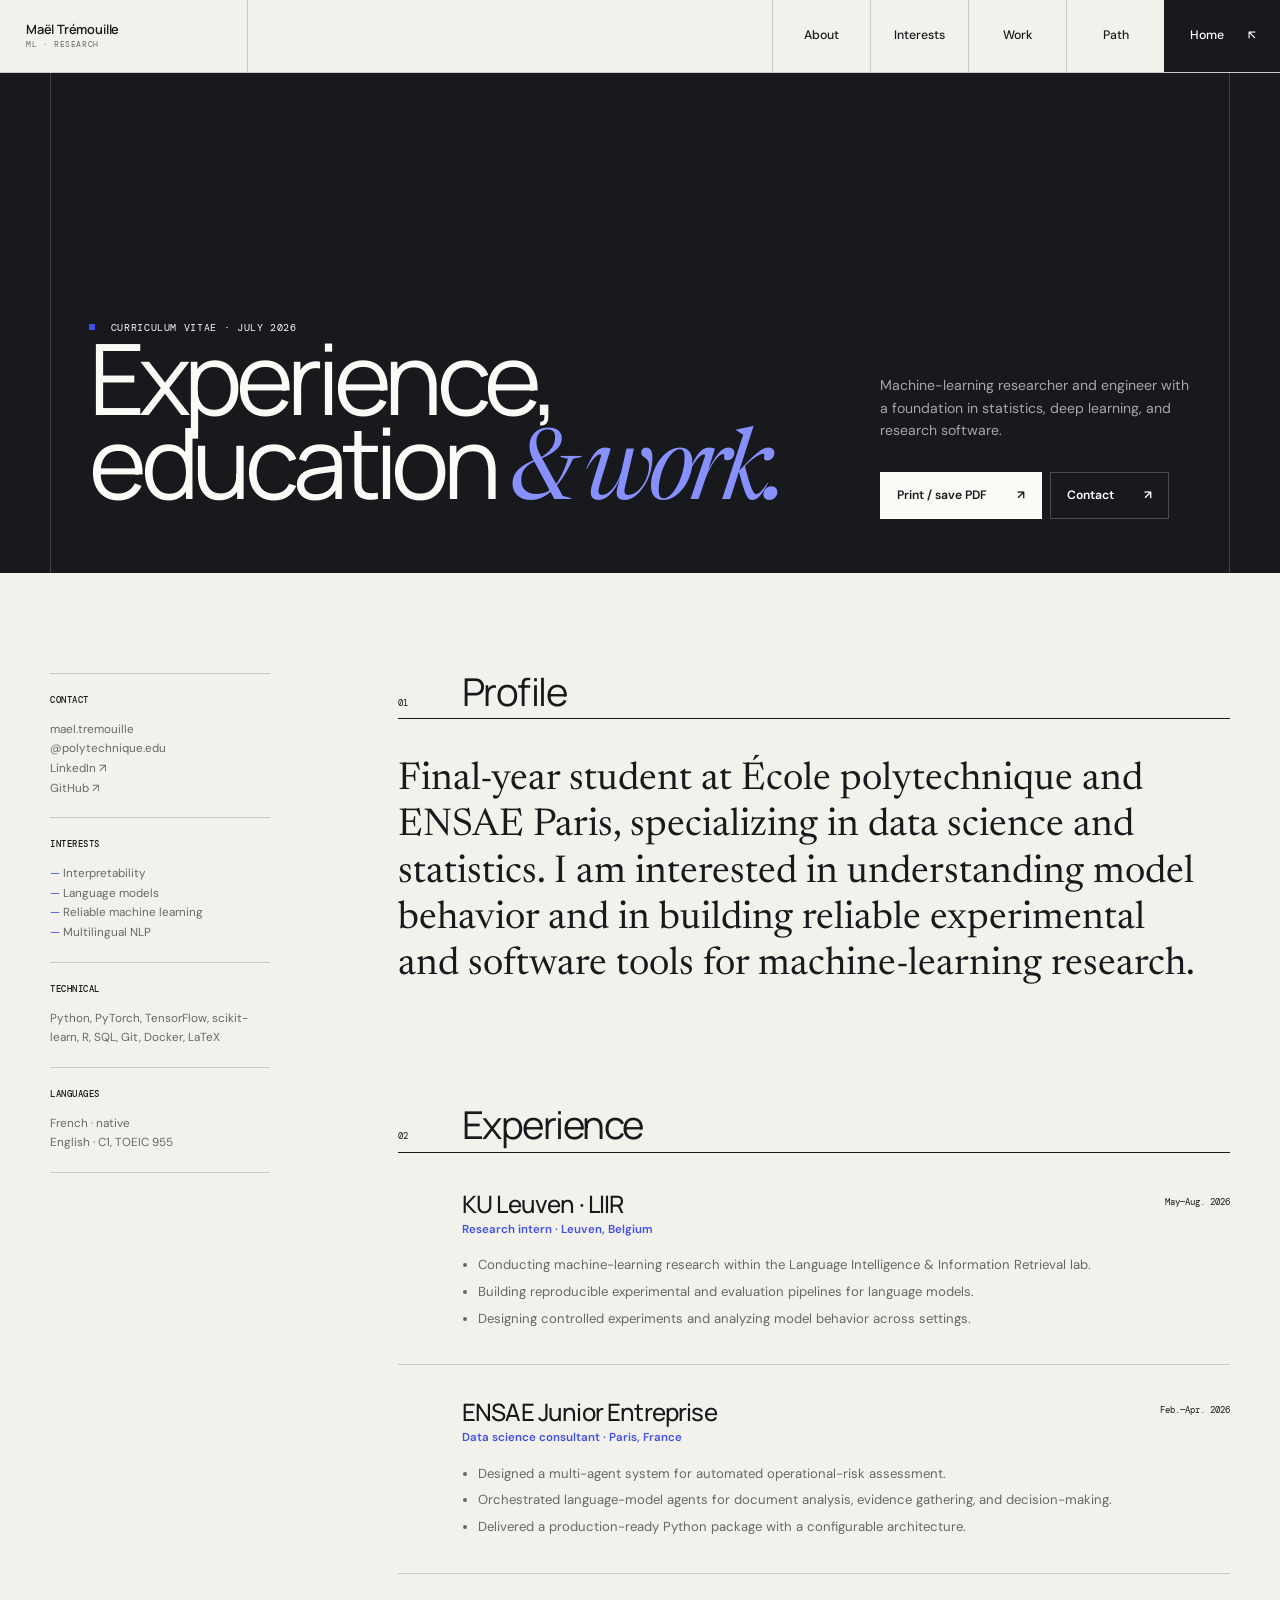
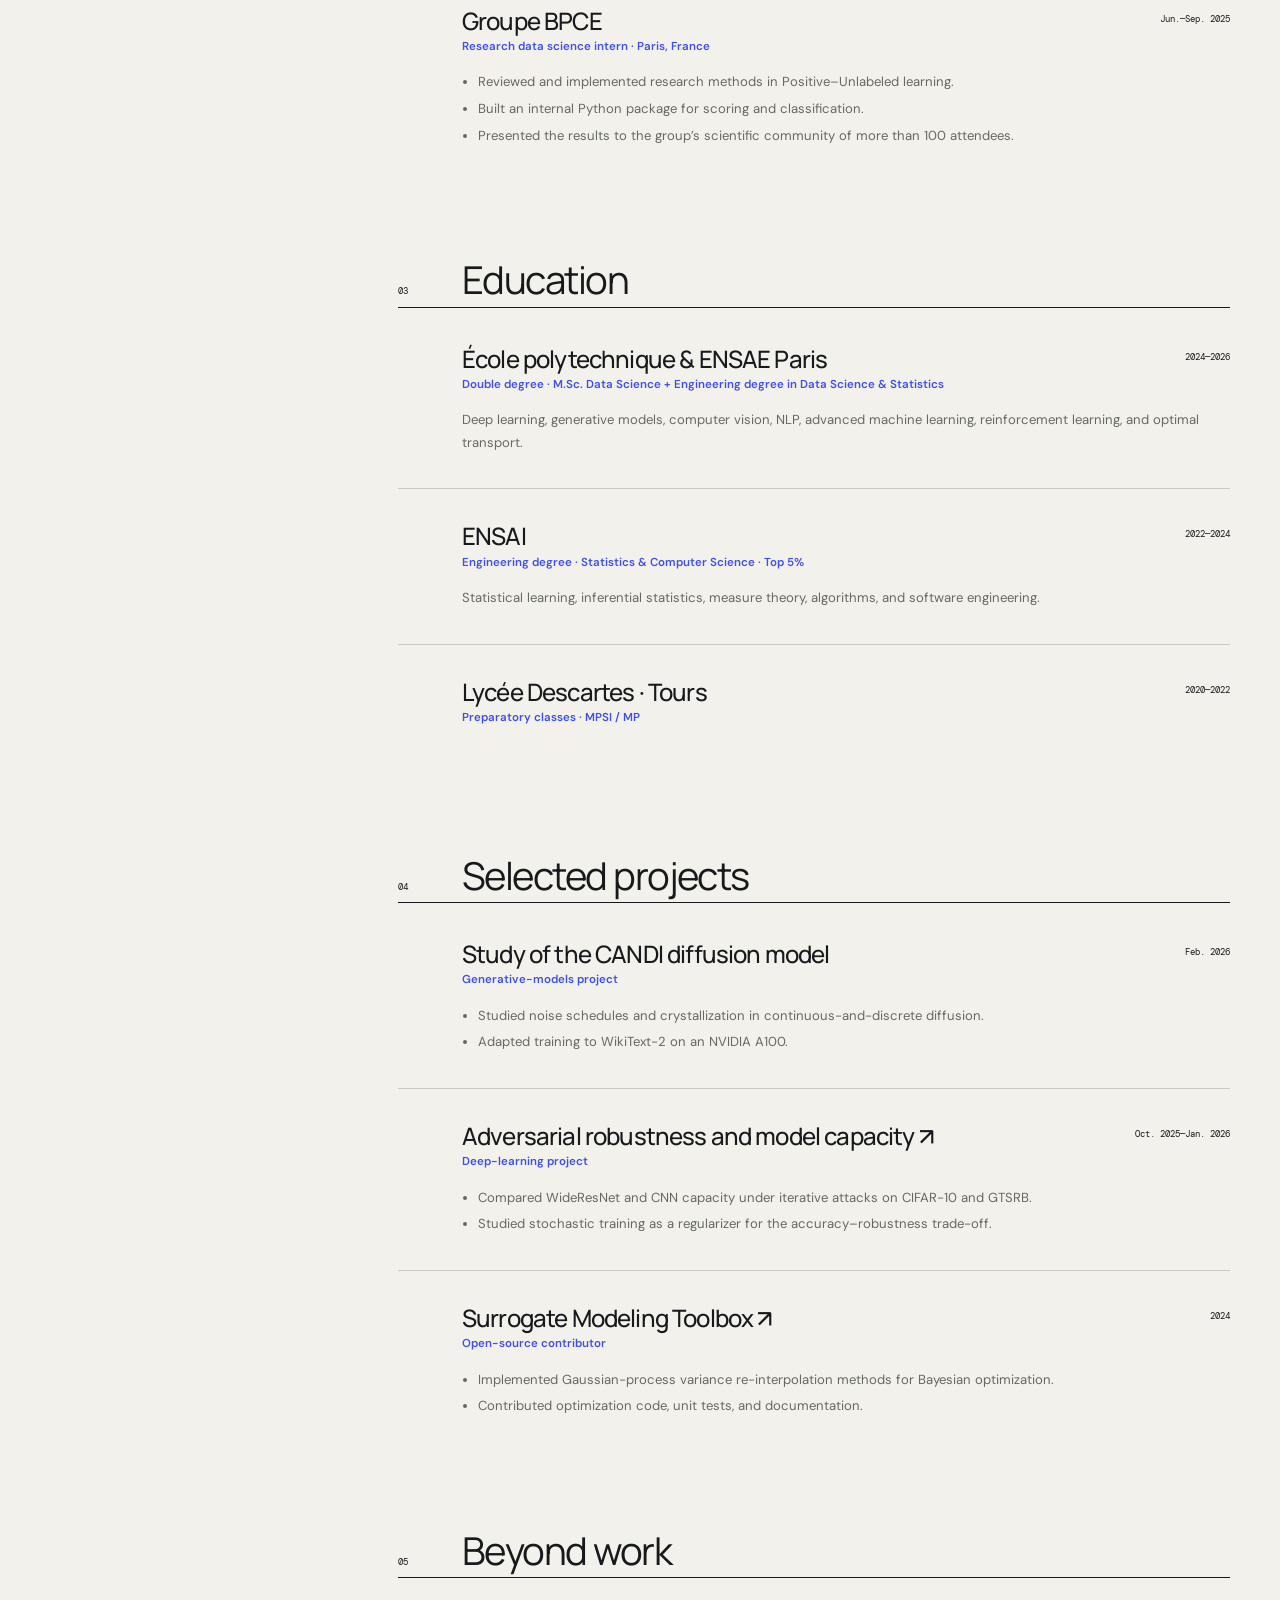
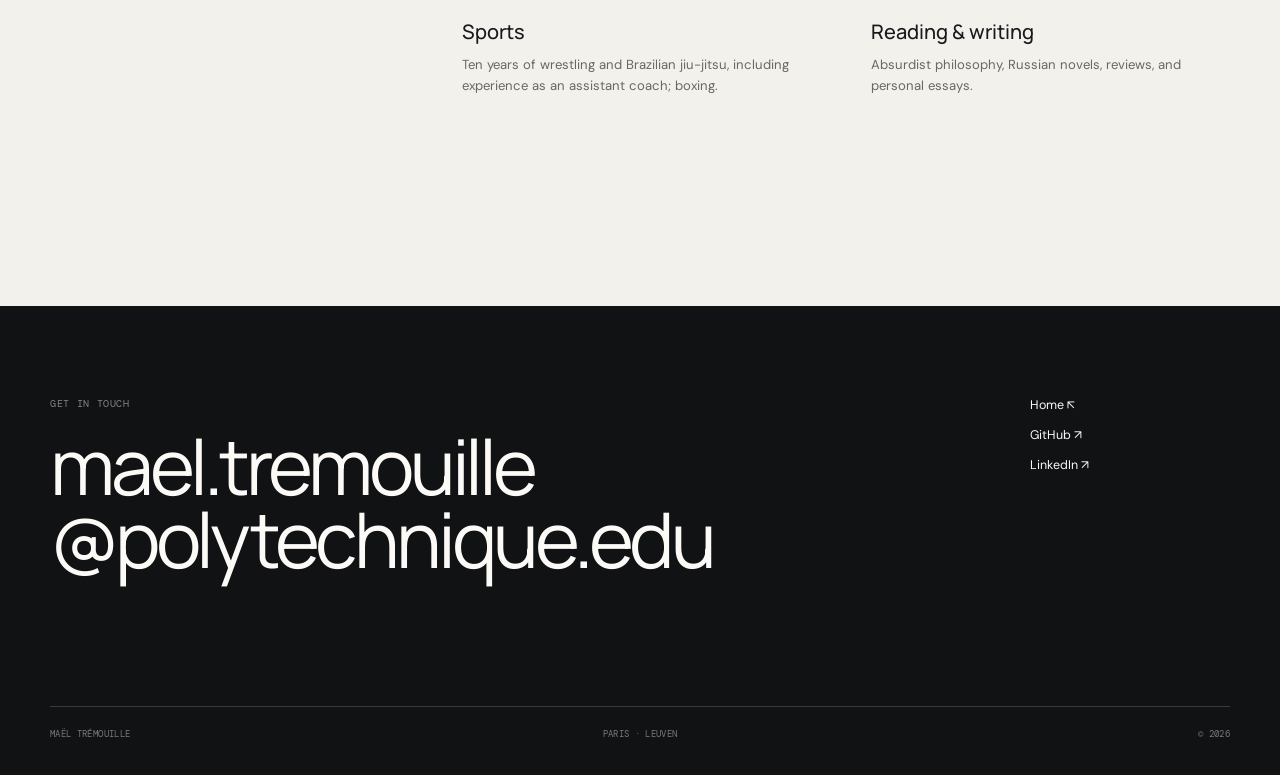
==== cv.html @ cae4d785 "Refine design and redact unpublished research" ====
<!DOCTYPE html>
<html lang="en">
<head>
    <meta charset="utf-8">
    <meta name="viewport" content="width=device-width, initial-scale=1">
    <title>CV — Maël Trémouille</title>
    <meta name="description" content="Curriculum vitae of Maël Trémouille, machine-learning researcher and engineer.">
    <meta name="theme-color" content="#f3f1eb">
    <link rel="preconnect" href="https://fonts.googleapis.com">
    <link rel="preconnect" href="https://fonts.gstatic.com" crossorigin>
    <link href="https://fonts.googleapis.com/css2?family=DM+Mono:wght@400;500&amp;family=DM+Sans:opsz,wght@9..40,400;9..40,500;9..40,600&amp;family=Manrope:wght@400;500;600&amp;family=Newsreader:opsz,wght@6..72,400;6..72,400&amp;display=swap" rel="stylesheet">
    <link rel="stylesheet" href="style.css">
    <script src="script.js" defer></script>
</head>
<body class="cv-page">
    <a class="skip-link" href="#main">Skip to content</a>

    <nav class="site-nav" aria-label="Main navigation">
        <a class="wordmark" href="index.html" aria-label="Maël Trémouille, home">
            <span>Maël Trémouille</span>
            <small>ML · Research</small>
        </a>

        <button class="menu-toggle" type="button" aria-expanded="false" aria-controls="nav-links">
            <span class="sr-only">Toggle navigation</span>
            <span></span><span></span>
        </button>

        <div class="nav-links" id="nav-links">
            <a href="index.html#about">About</a>
            <a href="index.html#interests">Interests</a>
            <a href="index.html#work">Work</a>
            <a href="index.html#path">Path</a>
            <a class="nav-cta" href="index.html">Home <span aria-hidden="true">↖</span></a>
        </div>
    </nav>

    <main id="main">
        <header class="cv-hero">
            <div class="shell cv-hero-inner">
                <div class="reveal">
                    <p class="eyebrow"><span class="status-dot"></span> Curriculum vitae · July 2026</p>
                    <h1>Experience,<br>education <em>&amp; work.</em></h1>
                </div>
                <div class="cv-hero-side reveal">
                    <p>Machine-learning researcher and engineer with a foundation in statistics, deep learning, and research software.</p>
                    <div class="hero-actions">
                        <button class="button button-dark" type="button" data-print>Print / save PDF <span aria-hidden="true">↗</span></button>
                        <a class="button" href="mailto:mael.tremouille@polytechnique.edu">Contact <span aria-hidden="true">↗</span></a>
                    </div>
                </div>
            </div>
        </header>

        <div class="shell cv-layout">
            <aside class="cv-sidebar reveal" aria-label="Contact and skills">
                <div class="cv-side-block">
                    <h2>Contact</h2>
                    <a href="mailto:mael.tremouille@polytechnique.edu">mael.tremouille<br>@polytechnique.edu</a>
                    <a href="https://linkedin.com/in/maeltremouille" target="_blank" rel="noreferrer">LinkedIn ↗</a>
                    <a href="https://github.com/MaelTremouille" target="_blank" rel="noreferrer">GitHub ↗</a>
                </div>

                <div class="cv-side-block">
                    <h2>Interests</h2>
                    <ul>
                        <li>Interpretability</li>
                        <li>Language models</li>
                        <li>Reliable machine learning</li>
                        <li>Multilingual NLP</li>
                    </ul>
                </div>

                <div class="cv-side-block">
                    <h2>Technical</h2>
                    <p>Python, PyTorch, TensorFlow, scikit-learn, R, SQL, Git, Docker, LaTeX</p>
                </div>

                <div class="cv-side-block">
                    <h2>Languages</h2>
                    <p>French · native<br>English · C1, TOEIC 955</p>
                </div>
            </aside>

            <div class="cv-content">
                <section class="cv-block reveal">
                    <div class="cv-block-heading"><span>01</span><h2>Profile</h2></div>
                    <p class="cv-profile">Final-year student at École polytechnique and ENSAE Paris, specializing in data science and statistics. I am interested in understanding model behavior and in building reliable experimental and software tools for machine-learning research.</p>
                </section>

                <section class="cv-block reveal">
                    <div class="cv-block-heading"><span>02</span><h2>Experience</h2></div>

                    <article class="cv-entry">
                        <div class="cv-entry-head">
                            <div><h3>KU Leuven · LIIR</h3><p class="cv-role">Research intern · Leuven, Belgium</p></div>
                            <time>May—Aug. 2026</time>
                        </div>
                        <ul>
                            <li>Conducting machine-learning research within the Language Intelligence &amp; Information Retrieval lab.</li>
                            <li>Building reproducible experimental and evaluation pipelines for language models.</li>
                            <li>Designing controlled experiments and analyzing model behavior across settings.</li>
                        </ul>
                    </article>

                    <article class="cv-entry">
                        <div class="cv-entry-head">
                            <div><h3>ENSAE Junior Entreprise</h3><p class="cv-role">Data science consultant · Paris, France</p></div>
                            <time>Feb.—Apr. 2026</time>
                        </div>
                        <ul>
                            <li>Designed a multi-agent system for automated operational-risk assessment.</li>
                            <li>Orchestrated language-model agents for document analysis, evidence gathering, and decision-making.</li>
                            <li>Delivered a production-ready Python package with a configurable architecture.</li>
                        </ul>
                    </article>

                    <article class="cv-entry">
                        <div class="cv-entry-head">
                            <div><h3>Groupe BPCE</h3><p class="cv-role">Research data science intern · Paris, France</p></div>
                            <time>Jun.—Sep. 2025</time>
                        </div>
                        <ul>
                            <li>Reviewed and implemented research methods in Positive–Unlabeled learning.</li>
                            <li>Built an internal Python package for scoring and classification.</li>
                            <li>Presented the results to the group’s scientific community of more than 100 attendees.</li>
                        </ul>
                    </article>
                </section>

                <section class="cv-block reveal">
                    <div class="cv-block-heading"><span>03</span><h2>Education</h2></div>

                    <article class="cv-entry cv-entry-compact">
                        <div class="cv-entry-head">
                            <div><h3>École polytechnique &amp; ENSAE Paris</h3><p class="cv-role">Double degree · M.Sc. Data Science + Engineering degree in Data Science &amp; Statistics</p></div>
                            <time>2024—2026</time>
                        </div>
                        <p>Deep learning, generative models, computer vision, NLP, advanced machine learning, reinforcement learning, and optimal transport.</p>
                    </article>

                    <article class="cv-entry cv-entry-compact">
                        <div class="cv-entry-head">
                            <div><h3>ENSAI</h3><p class="cv-role">Engineering degree · Statistics &amp; Computer Science · Top 5%</p></div>
                            <time>2022—2024</time>
                        </div>
                        <p>Statistical learning, inferential statistics, measure theory, algorithms, and software engineering.</p>
                    </article>

                    <article class="cv-entry cv-entry-compact">
                        <div class="cv-entry-head">
                            <div><h3>Lycée Descartes · Tours</h3><p class="cv-role">Preparatory classes · MPSI / MP</p></div>
                            <time>2020—2022</time>
                        </div>
                    </article>
                </section>

                <section class="cv-block reveal">
                    <div class="cv-block-heading"><span>04</span><h2>Selected projects</h2></div>

                    <article class="cv-entry">
                        <div class="cv-entry-head">
                            <div><h3>Study of the CANDI diffusion model</h3><p class="cv-role">Generative-models project</p></div>
                            <time>Feb. 2026</time>
                        </div>
                        <ul>
                            <li>Studied noise schedules and crystallization in continuous-and-discrete diffusion.</li>
                            <li>Adapted training to WikiText-2 on an NVIDIA A100.</li>
                        </ul>
                    </article>

                    <article class="cv-entry">
                        <div class="cv-entry-head">
                            <div><h3><a href="https://github.com/MaelTremouille/Toward-Robust-Models" target="_blank" rel="noreferrer">Adversarial robustness and model capacity ↗</a></h3><p class="cv-role">Deep-learning project</p></div>
                            <time>Oct. 2025—Jan. 2026</time>
                        </div>
                        <ul>
                            <li>Compared WideResNet and CNN capacity under iterative attacks on CIFAR-10 and GTSRB.</li>
                            <li>Studied stochastic training as a regularizer for the accuracy–robustness trade-off.</li>
                        </ul>
                    </article>

                    <article class="cv-entry">
                        <div class="cv-entry-head">
                            <div><h3><a href="https://github.com/SMTorg/smt" target="_blank" rel="noreferrer">Surrogate Modeling Toolbox ↗</a></h3><p class="cv-role">Open-source contributor</p></div>
                            <time>2024</time>
                        </div>
                        <ul>
                            <li>Implemented Gaussian-process variance re-interpolation methods for Bayesian optimization.</li>
                            <li>Contributed optimization code, unit tests, and documentation.</li>
                        </ul>
                    </article>
                </section>

                <section class="cv-block reveal">
                    <div class="cv-block-heading"><span>05</span><h2>Beyond work</h2></div>
                    <div class="cv-beyond">
                        <p><strong>Sports</strong> Ten years of wrestling and Brazilian jiu-jitsu, including experience as an assistant coach; boxing.</p>
                        <p><strong>Reading &amp; writing</strong> Absurdist philosophy, Russian novels, reviews, and personal essays.</p>
                    </div>
                </section>
            </div>
        </div>
    </main>

    <footer class="site-footer">
        <div class="shell footer-main">
            <div><p class="footer-label">Get in touch</p><a class="footer-email" href="mailto:mael.tremouille@polytechnique.edu">mael.tremouille<br>@polytechnique.edu</a></div>
            <div class="footer-links"><a href="index.html">Home ↖</a><a href="https://github.com/MaelTremouille" target="_blank" rel="noreferrer">GitHub ↗</a><a href="https://linkedin.com/in/maeltremouille" target="_blank" rel="noreferrer">LinkedIn ↗</a></div>
        </div>
        <div class="shell footer-bottom"><span>Maël Trémouille</span><span>Paris · Leuven</span><span>© 2026</span></div>
    </footer>
</body>
</html>
---- style.css ----
/* Maël Trémouille — restrained editorial portfolio */

*,
*::before,
*::after {
    box-sizing: border-box;
}

:root {
    --ink: #17191c;
    --ink-soft: #292c31;
    --paper: #f3f1eb;
    --paper-light: #fbfaf7;
    --paper-deep: #e8e5dc;
    --muted: #656962;
    --line: rgba(23, 25, 28, 0.18);
    --line-light: rgba(255, 255, 255, 0.17);
    --accent: #3f50e7;
    --display: "Manrope", "DM Sans", sans-serif;
    --sans: "DM Sans", -apple-system, BlinkMacSystemFont, "Segoe UI", sans-serif;
    --serif: "Newsreader", Georgia, serif;
    --mono: "DM Mono", "SFMono-Regular", Consolas, monospace;
    --shell: min(1180px, calc(100% - 48px));
}

html {
    scroll-behavior: smooth;
    scroll-padding-top: 84px;
}

body {
    margin: 0;
    color: var(--ink);
    background: var(--paper);
    font-family: var(--sans);
    font-size: 16px;
    line-height: 1.6;
    -webkit-font-smoothing: antialiased;
    text-rendering: optimizeLegibility;
}

body.menu-open {
    overflow: hidden;
}

::selection {
    color: #fff;
    background: var(--accent);
}

a {
    color: inherit;
    text-decoration: none;
}

button {
    color: inherit;
    font: inherit;
}

button,
a {
    -webkit-tap-highlight-color: transparent;
}

svg,
img {
    display: block;
    max-width: 100%;
}

h1,
h2,
h3,
p,
ol,
ul,
dl,
dd {
    margin-top: 0;
}

.shell {
    width: var(--shell);
    margin-inline: auto;
}

.sr-only {
    position: absolute;
    width: 1px;
    height: 1px;
    padding: 0;
    margin: -1px;
    overflow: hidden;
    clip: rect(0, 0, 0, 0);
    white-space: nowrap;
    border: 0;
}

.skip-link {
    position: fixed;
    z-index: 1000;
    top: 10px;
    left: 10px;
    padding: 10px 14px;
    color: #fff;
    background: var(--ink);
    transform: translateY(-150%);
    transition: transform 180ms ease;
}

.skip-link:focus {
    transform: translateY(0);
}

.js .reveal {
    opacity: 0;
    transform: translateY(18px);
    transition: opacity 650ms cubic-bezier(.2, .7, .2, 1), transform 650ms cubic-bezier(.2, .7, .2, 1);
}

.js .reveal.is-visible {
    opacity: 1;
    transform: translateY(0);
}

/* Navigation */

.site-nav {
    position: sticky;
    z-index: 100;
    top: 0;
    min-height: 72px;
    display: flex;
    color: var(--ink);
    background: var(--paper);
    border-bottom: 1px solid var(--line);
}

.wordmark {
    width: 248px;
    min-height: 72px;
    padding: 0 26px;
    display: flex;
    flex-direction: column;
    justify-content: center;
    border-right: 1px solid var(--line);
    font-family: var(--display);
    font-size: 0.8rem;
    font-weight: 600;
    line-height: 1.15;
    letter-spacing: -0.015em;
}

.wordmark small {
    margin-top: 3px;
    color: var(--muted);
    font-family: var(--mono);
    font-size: 0.53rem;
    font-weight: 400;
    letter-spacing: 0.07em;
    text-transform: uppercase;
}

.nav-links {
    min-height: 72px;
    margin-left: auto;
    display: flex;
    align-items: stretch;
}

.nav-links a {
    min-width: 98px;
    padding: 0 18px;
    display: flex;
    align-items: center;
    justify-content: center;
    border-left: 1px solid var(--line);
    font-size: 0.77rem;
    font-weight: 500;
    transition: color 180ms ease, background 180ms ease;
}

.nav-links a:hover,
.nav-links a:focus-visible {
    color: #fff;
    background: var(--ink);
}

.nav-links .nav-cta {
    min-width: 116px;
    gap: 24px;
    color: #fff;
    background: var(--ink);
}

.nav-links .nav-cta:hover,
.nav-links .nav-cta:focus-visible {
    background: var(--accent);
}

.menu-toggle {
    display: none;
    width: 48px;
    height: 48px;
    padding: 0;
    background: none;
    border: 0;
    cursor: pointer;
}

.menu-toggle > span:not(.sr-only) {
    display: block;
    width: 23px;
    height: 1px;
    margin: 6px auto;
    background: currentColor;
    transition: transform 180ms ease;
}

/* Shared */

.eyebrow,
.section-label,
.footer-label,
.work-type,
.row-index {
    font-family: var(--mono);
    font-size: 0.62rem;
    letter-spacing: 0.065em;
    text-transform: uppercase;
}

.eyebrow {
    margin-bottom: 0;
}

.status-dot {
    display: inline-block;
    width: 6px;
    height: 6px;
    margin-right: 9px;
    background: var(--accent);
    vertical-align: 1px;
}

.button {
    min-height: 47px;
    padding: 0 16px;
    display: inline-flex;
    align-items: center;
    justify-content: space-between;
    gap: 30px;
    color: var(--ink);
    background: transparent;
    border: 1px solid var(--line);
    font-size: 0.76rem;
    font-weight: 600;
    cursor: pointer;
    transition: color 180ms ease, background 180ms ease, border-color 180ms ease;
}

.button:hover,
.button:focus-visible {
    color: #fff;
    background: var(--accent);
    border-color: var(--accent);
}

.button-dark {
    color: #fff;
    background: var(--ink);
    border-color: var(--ink);
}

.hero-actions {
    display: flex;
    flex-wrap: wrap;
    gap: 8px;
}

.section {
    padding: 120px 0;
}

.section-label {
    display: flex;
    gap: 22px;
    align-items: baseline;
}

.section-label span {
    color: var(--accent);
}

.section-label p {
    margin-bottom: 0;
}

.section-header {
    margin-bottom: 74px;
    display: grid;
    grid-template-columns: 220px 1fr;
    align-items: start;
}

.section-header h2,
.path-content > h2 {
    max-width: 820px;
    margin-bottom: 0;
    font-family: var(--display);
    font-size: clamp(3.3rem, 6vw, 6.2rem);
    font-weight: 400;
    line-height: 0.95;
    letter-spacing: -0.055em;
}

.split-section {
    display: grid;
    grid-template-columns: 220px 1fr;
    gap: 0;
}

/* Hero */

.hero {
    background: var(--paper-light);
}

.hero-frame {
    border-right: 1px solid var(--line);
    border-left: 1px solid var(--line);
}

.hero-main {
    min-height: 640px;
    display: grid;
    grid-template-columns: minmax(0, 2fr) minmax(310px, 0.82fr);
}

.hero-title {
    padding: 42px 38px 44px;
    display: flex;
    flex-direction: column;
    justify-content: space-between;
}

.hero-title h1 {
    margin-bottom: 0;
    font-family: var(--display);
    font-size: clamp(5.7rem, 9.3vw, 9.4rem);
    font-weight: 500;
    line-height: 0.77;
    letter-spacing: -0.08em;
}

.hero-title h1 span {
    color: var(--accent);
}

.hero-intro {
    padding: 42px 30px 44px;
    display: flex;
    flex-direction: column;
    justify-content: flex-end;
    border-left: 1px solid var(--line);
}

.hero-intro > p:not(.hero-statement) {
    margin-bottom: 34px;
    color: var(--muted);
    font-size: 0.88rem;
    line-height: 1.72;
}

.hero-statement {
    margin-bottom: auto;
    font-family: var(--serif);
    font-size: clamp(1.7rem, 2.45vw, 2.35rem);
    line-height: 1.08;
}

.hero-field {
    position: relative;
    min-height: 360px;
    overflow: hidden;
    color: #fff;
    background: var(--ink);
    border-top: 1px solid var(--line);
}

.field-meta {
    position: absolute;
    z-index: 2;
    top: 0;
    right: 0;
    left: 0;
    min-height: 46px;
    padding: 0 18px;
    display: flex;
    align-items: center;
    justify-content: space-between;
    border-bottom: 1px solid var(--line-light);
    font-family: var(--mono);
    font-size: 0.55rem;
    letter-spacing: 0.055em;
    text-transform: uppercase;
}

.hero-field svg {
    position: absolute;
    top: 46px;
    right: 0;
    bottom: 0;
    left: 0;
    width: 76%;
    height: calc(100% - 46px);
}

.field-grid {
    fill: none;
    stroke: rgba(255,255,255,.09);
    stroke-width: 1;
}

.field-path {
    fill: none;
    stroke: rgba(255,255,255,.68);
    stroke-width: 1.4;
    vector-effect: non-scaling-stroke;
}

.field-node {
    fill: var(--paper-light);
}

.field-node-accent {
    fill: var(--accent);
}

.field-frame {
    fill: none;
    stroke: var(--accent);
    stroke-width: 1.2;
    vector-effect: non-scaling-stroke;
}

.field-caption {
    position: absolute;
    right: 0;
    bottom: 0;
    width: 24%;
    height: calc(100% - 46px);
    padding: 20px;
    display: flex;
    flex-direction: column;
    justify-content: space-between;
    background: var(--accent);
}

.field-caption span {
    font-family: var(--mono);
    font-size: 0.58rem;
}

.field-caption p {
    margin-bottom: 0;
    font-family: var(--serif);
    font-size: clamp(1.5rem, 2.4vw, 2.25rem);
    line-height: 1.05;
}

/* About */

.about-section {
    background: var(--paper);
}

.about-content {
    padding-left: 0;
}

.large-copy {
    max-width: 900px;
    margin-bottom: 70px;
    font-family: var(--serif);
    font-size: clamp(2.5rem, 5vw, 5rem);
    line-height: 1.02;
    letter-spacing: -0.025em;
}

.two-column-copy {
    display: grid;
    grid-template-columns: repeat(2, 1fr);
    gap: clamp(40px, 8vw, 100px);
}

.two-column-copy p {
    margin-bottom: 0;
    color: var(--muted);
    font-size: 0.94rem;
    line-height: 1.8;
}

/* Interests */

.interests-section {
    background: var(--paper-light);
}

.interest-list {
    border-top: 1px solid var(--ink);
}

.interest-row {
    min-height: 176px;
    padding: 26px 0;
    display: grid;
    grid-template-columns: 48px minmax(220px, 0.8fr) minmax(280px, 1fr) 160px;
    gap: 26px;
    align-items: center;
    border-bottom: 1px solid var(--line);
}

.row-index {
    color: var(--accent);
}

.interest-row h3 {
    margin-bottom: 0;
    font-family: var(--display);
    font-size: clamp(1.8rem, 3vw, 2.9rem);
    font-weight: 500;
    line-height: 1;
    letter-spacing: -0.045em;
}

.interest-row > p {
    max-width: 460px;
    margin-bottom: 0;
    color: var(--muted);
    font-size: 0.88rem;
    line-height: 1.7;
}

.interest-row svg {
    width: 150px;
    fill: none;
    stroke: rgba(23,25,28,.28);
    stroke-width: 1;
    vector-effect: non-scaling-stroke;
}

.interest-row svg circle {
    fill: var(--paper-light);
}

.interest-row svg .accent-stroke {
    stroke: var(--accent);
    stroke-width: 1.7;
}

/* Work */

.work-section {
    color: var(--paper-light);
    background: var(--ink);
}

.work-section .section-label span {
    color: #8790ff;
}

.work-list {
    border-top: 1px solid rgba(255,255,255,.7);
}

.work-row {
    min-height: 138px;
    padding: 24px 0;
    display: grid;
    grid-template-columns: 72px minmax(260px, 0.9fr) minmax(300px, 1fr) 120px;
    gap: 28px;
    align-items: center;
    border-bottom: 1px solid var(--line-light);
}

.work-year,
.work-state,
.work-arrow {
    font-family: var(--mono);
    font-size: 0.58rem;
    letter-spacing: 0.04em;
    text-transform: uppercase;
}

.work-type {
    margin-bottom: 7px;
    color: rgba(255,255,255,.48);
}

.work-row h3 {
    margin-bottom: 0;
    font-family: var(--display);
    font-size: clamp(1.55rem, 2.5vw, 2.4rem);
    font-weight: 400;
    line-height: 1.05;
    letter-spacing: -0.04em;
}

.work-row > p {
    max-width: 470px;
    margin-bottom: 0;
    color: rgba(255,255,255,.58);
    font-size: 0.84rem;
    line-height: 1.7;
}

.work-state,
.work-arrow {
    justify-self: end;
    color: rgba(255,255,255,.55);
}

.work-arrow {
    font-size: 1rem;
}

.work-row-link {
    position: relative;
    transition: padding 220ms ease, color 220ms ease;
}

.work-row-link::before {
    content: "";
    position: absolute;
    top: -1px;
    bottom: -1px;
    left: -16px;
    width: 0;
    background: var(--accent);
    transition: width 220ms ease;
}

.work-row-link:hover,
.work-row-link:focus-visible {
    padding-right: 16px;
    padding-left: 16px;
}

.work-row-link:hover::before,
.work-row-link:focus-visible::before {
    width: 4px;
}

/* Path and personal */

.path-section {
    background: var(--paper-deep);
}

.path-content > h2 {
    margin-bottom: 70px;
}

.timeline {
    margin: 0 0 36px;
    padding: 0;
    list-style: none;
    border-top: 1px solid var(--ink);
}

.timeline li {
    min-height: 112px;
    padding: 22px 0;
    display: grid;
    grid-template-columns: 110px 1fr;
    gap: 30px;
    align-items: start;
    border-bottom: 1px solid var(--line);
}

.timeline time {
    font-family: var(--mono);
    font-size: 0.59rem;
    letter-spacing: 0.04em;
}

.timeline strong {
    display: block;
    margin-bottom: 5px;
    font-family: var(--display);
    font-size: 1.22rem;
    font-weight: 500;
}

.timeline p {
    margin-bottom: 0;
    color: var(--muted);
    font-size: 0.82rem;
}

.personal-section {
    color: #fff;
    background: var(--accent);
}

.personal-inner {
    min-height: 250px;
    padding: 54px 0;
    display: grid;
    grid-template-columns: 220px 1fr;
    align-items: center;
}

.personal-inner .section-label {
    margin-bottom: 0;
}

.personal-inner > p:last-child {
    max-width: 850px;
    margin-bottom: 0;
    font-family: var(--serif);
    font-size: clamp(2rem, 4vw, 4rem);
    line-height: 1.06;
}

/* Footer */

.site-footer {
    padding: 90px 0 34px;
    color: var(--paper-light);
    background: #101214;
}

.footer-main {
    min-height: 310px;
    display: grid;
    grid-template-columns: 1fr 200px;
    gap: 60px;
}

.footer-label {
    margin-bottom: 18px;
    color: rgba(255,255,255,.48);
}

.footer-email {
    display: inline-block;
    font-family: var(--display);
    font-size: clamp(2.8rem, 6vw, 6rem);
    font-weight: 400;
    line-height: 0.95;
    letter-spacing: -0.055em;
    transition: color 180ms ease;
}

.footer-email:hover,
.footer-email:focus-visible,
.footer-links a:hover,
.footer-links a:focus-visible {
    color: #8790ff;
}

.footer-links {
    display: grid;
    align-content: start;
    gap: 10px;
    font-size: 0.78rem;
}

.footer-bottom {
    padding-top: 20px;
    display: grid;
    grid-template-columns: 1fr 1fr 1fr;
    border-top: 1px solid var(--line-light);
    color: rgba(255,255,255,.44);
    font-family: var(--mono);
    font-size: 0.55rem;
    letter-spacing: 0.04em;
    text-transform: uppercase;
}

.footer-bottom span:nth-child(2) { text-align: center; }
.footer-bottom span:last-child { text-align: right; }

/* CV */

.cv-hero {
    color: var(--paper-light);
    background: var(--ink);
}

.cv-hero-inner {
    min-height: 500px;
    padding: 58px 38px 54px;
    display: grid;
    grid-template-columns: 1.6fr 0.7fr;
    gap: 80px;
    align-items: end;
    border-right: 1px solid var(--line-light);
    border-left: 1px solid var(--line-light);
}

.cv-hero h1 {
    margin-bottom: 0;
    font-family: var(--display);
    font-size: clamp(4.4rem, 7.7vw, 7.7rem);
    font-weight: 400;
    line-height: 0.86;
    letter-spacing: -0.065em;
}

.cv-hero h1 em {
    color: #8790ff;
    font-family: var(--serif);
    font-weight: 400;
}

.cv-hero-side > p {
    margin-bottom: 30px;
    color: rgba(255,255,255,.62);
    font-size: 0.88rem;
}

.cv-hero .button {
    color: #fff;
    border-color: rgba(255,255,255,.22);
}

.cv-hero .button-dark {
    color: var(--ink);
    background: var(--paper-light);
    border-color: var(--paper-light);
}

.cv-layout {
    padding: 100px 0 130px;
    display: grid;
    grid-template-columns: 220px 1fr;
    gap: clamp(70px, 10vw, 140px);
    align-items: start;
}

.cv-sidebar {
    position: sticky;
    top: 100px;
}

.cv-side-block {
    padding: 19px 0;
    border-top: 1px solid var(--line);
}

.cv-side-block:last-child {
    border-bottom: 1px solid var(--line);
}

.cv-side-block h2 {
    margin-bottom: 12px;
    font-family: var(--mono);
    font-size: 0.58rem;
    font-weight: 500;
    letter-spacing: 0.055em;
    text-transform: uppercase;
}

.cv-side-block p,
.cv-side-block a,
.cv-side-block li {
    color: var(--muted);
    font-size: 0.73rem;
    line-height: 1.68;
}

.cv-side-block p {
    margin-bottom: 0;
}

.cv-side-block a {
    display: block;
    width: max-content;
    max-width: 100%;
}

.cv-side-block a:hover,
.cv-side-block a:focus-visible {
    color: var(--accent);
}

.cv-side-block ul {
    margin: 0;
    padding: 0;
    list-style: none;
}

.cv-side-block li::before {
    content: "— ";
    color: var(--accent);
}

.cv-content {
    min-width: 0;
}

.cv-block {
    padding-bottom: 80px;
}

.cv-block-heading {
    margin-bottom: 38px;
    display: grid;
    grid-template-columns: 48px 1fr;
    gap: 16px;
    align-items: baseline;
    border-bottom: 1px solid var(--ink);
}

.cv-block-heading span {
    font-family: var(--mono);
    font-size: 0.58rem;
}

.cv-block-heading h2 {
    margin-bottom: 7px;
    font-family: var(--display);
    font-size: 2.4rem;
    font-weight: 400;
    line-height: 1;
    letter-spacing: -0.04em;
}

.cv-profile {
    max-width: 800px;
    font-family: var(--serif);
    font-size: clamp(1.7rem, 3vw, 2.55rem);
    line-height: 1.2;
}

.cv-entry {
    padding: 0 0 34px 64px;
}

.cv-entry + .cv-entry {
    padding-top: 34px;
    border-top: 1px solid var(--line);
}

.cv-entry-head {
    margin-bottom: 15px;
    display: grid;
    grid-template-columns: 1fr auto;
    gap: 30px;
}

.cv-entry h3 {
    margin-bottom: 4px;
    font-family: var(--display);
    font-size: 1.5rem;
    font-weight: 500;
    line-height: 1.1;
    letter-spacing: -0.035em;
}

.cv-entry h3 a:hover,
.cv-entry h3 a:focus-visible {
    color: var(--accent);
}

.cv-role {
    margin-bottom: 0;
    color: var(--accent);
    font-size: 0.72rem;
    font-weight: 600;
}

.cv-entry time {
    padding-top: 4px;
    font-family: var(--mono);
    font-size: 0.57rem;
    white-space: nowrap;
}

.cv-entry ul {
    max-width: 780px;
    margin: 0;
    padding-left: 16px;
}

.cv-entry li,
.cv-entry > p {
    color: var(--muted);
    font-size: 0.82rem;
    line-height: 1.72;
}

.cv-entry li + li {
    margin-top: 4px;
}

.cv-entry-compact > p {
    max-width: 760px;
    margin-bottom: 0;
}

.cv-beyond {
    padding-left: 64px;
    display: grid;
    grid-template-columns: repeat(2, 1fr);
    gap: 50px;
}

.cv-beyond p {
    margin-bottom: 0;
    color: var(--muted);
    font-size: 0.82rem;
}

.cv-beyond strong {
    display: block;
    margin-bottom: 6px;
    color: var(--ink);
    font-family: var(--display);
    font-size: 1.25rem;
    font-weight: 500;
}

/* Responsive */

@media (max-width: 980px) {
    .hero-main,
    .cv-hero-inner {
        grid-template-columns: 1fr;
    }

    .hero-title {
        min-height: 540px;
    }

    .hero-intro {
        min-height: 370px;
        border-top: 1px solid var(--line);
        border-left: 0;
    }

    .section-header,
    .split-section,
    .personal-inner {
        grid-template-columns: 170px 1fr;
    }

    .interest-row {
        grid-template-columns: 40px minmax(190px, 0.75fr) 1fr;
    }

    .interest-row svg {
        display: none;
    }

    .work-row {
        grid-template-columns: 62px minmax(230px, .9fr) 1fr;
    }

    .work-state,
    .work-arrow {
        display: none;
    }

    .cv-hero-inner {
        gap: 60px;
    }

    .cv-layout {
        grid-template-columns: 1fr;
    }

    .cv-sidebar {
        position: static;
        display: grid;
        grid-template-columns: repeat(2, 1fr);
        gap: 0 34px;
    }
}

@media (max-width: 760px) {
    :root {
        --shell: min(100% - 28px, 1180px);
    }

    html {
        scroll-padding-top: 68px;
    }

    .site-nav {
        min-height: 68px;
    }

    .wordmark {
        width: auto;
        min-height: 68px;
        padding: 0 14px;
        border-right: 0;
    }

    .menu-toggle {
        position: relative;
        z-index: 102;
        margin: auto 8px auto auto;
        display: block;
    }

    .menu-toggle[aria-expanded="true"] > span:nth-child(2) {
        transform: translateY(3.5px) rotate(45deg);
    }

    .menu-toggle[aria-expanded="true"] > span:nth-child(3) {
        transform: translateY(-3.5px) rotate(-45deg);
    }

    .nav-links {
        position: fixed;
        z-index: 101;
        inset: 0;
        min-height: 100vh;
        padding: 108px 24px 40px;
        flex-direction: column;
        align-items: stretch;
        gap: 0;
        color: var(--paper-light);
        background: var(--ink);
        visibility: hidden;
        opacity: 0;
        transform: translateY(-10px);
        transition: opacity 180ms ease, transform 180ms ease, visibility 180ms;
    }

    .nav-links.is-open {
        visibility: visible;
        opacity: 1;
        transform: translateY(0);
    }

    .nav-links a {
        min-width: 0;
        min-height: 64px;
        padding: 0;
        justify-content: flex-start;
        border: 0;
        border-bottom: 1px solid var(--line-light);
        font-family: var(--display);
        font-size: 1.55rem;
        font-weight: 400;
    }

    .nav-links .nav-cta {
        margin-top: 20px;
        padding: 0 16px;
        justify-content: space-between;
        color: var(--ink);
        background: var(--paper-light);
        font-family: var(--sans);
        font-size: 0.82rem;
    }

    body.menu-open .wordmark,
    body.menu-open .menu-toggle {
        z-index: 103;
        color: #fff;
    }

    .section {
        padding: 84px 0;
    }

    .hero-frame {
        width: calc(100% - 28px);
    }

    .hero-title {
        min-height: 510px;
        padding: 36px 16px 40px;
    }

    .hero-title h1 {
        font-size: clamp(4.3rem, 20vw, 5.4rem);
        line-height: 0.82;
    }

    .hero-intro {
        min-height: 400px;
        padding: 32px 16px 36px;
    }

    .hero-statement {
        font-size: 1.85rem;
    }

    .hero-actions .button {
        width: 100%;
    }

    .hero-field {
        min-height: 360px;
    }

    .hero-field svg {
        width: 100%;
        height: 210px;
    }

    .field-caption {
        top: 256px;
        width: 100%;
        height: 104px;
        padding: 14px 16px;
        flex-direction: row;
        align-items: flex-end;
    }

    .field-caption p {
        max-width: 260px;
        font-size: 1.4rem;
        text-align: right;
    }

    .section-header,
    .split-section,
    .personal-inner {
        grid-template-columns: 1fr;
    }

    .section-header {
        gap: 34px;
        margin-bottom: 48px;
    }

    .section-header h2,
    .path-content > h2 {
        font-size: clamp(3.1rem, 14vw, 4.4rem);
    }

    .split-section {
        gap: 46px;
    }

    .large-copy {
        margin-bottom: 48px;
        font-size: clamp(2.5rem, 12vw, 3.6rem);
    }

    .two-column-copy {
        grid-template-columns: 1fr;
        gap: 26px;
    }

    .interest-row {
        min-height: 0;
        padding: 28px 0;
        grid-template-columns: 30px 1fr;
        gap: 10px 14px;
    }

    .interest-row h3 {
        font-size: 2rem;
    }

    .interest-row > p {
        grid-column: 2;
    }

    .work-row {
        min-height: 0;
        padding: 28px 0;
        grid-template-columns: 58px 1fr;
        gap: 14px;
    }

    .work-row > p {
        grid-column: 2;
    }

    .work-row h3 {
        font-size: 1.65rem;
    }

    .path-content > h2 {
        margin-bottom: 48px;
    }

    .timeline li {
        grid-template-columns: 74px 1fr;
        gap: 16px;
    }

    .personal-inner {
        min-height: 300px;
        gap: 42px;
    }

    .footer-main {
        min-height: 360px;
        grid-template-columns: 1fr;
        gap: 54px;
    }

    .footer-email {
        max-width: 100%;
        font-size: clamp(2.35rem, 10.5vw, 3rem);
        overflow-wrap: anywhere;
    }

    .footer-bottom {
        grid-template-columns: 1fr auto;
        gap: 10px;
    }

    .footer-bottom span:nth-child(2) {
        display: none;
    }

    .cv-hero-inner {
        min-height: 690px;
        padding: 46px 16px 40px;
        gap: 70px;
    }

    .cv-hero h1 {
        font-size: clamp(3.8rem, 17vw, 5.1rem);
    }

    .cv-layout {
        padding: 72px 0 90px;
        gap: 70px;
    }

    .cv-sidebar {
        grid-template-columns: repeat(2, 1fr);
    }

    .cv-entry,
    .cv-beyond {
        padding-left: 0;
    }

    .cv-entry-head {
        grid-template-columns: 1fr;
        gap: 8px;
    }

    .cv-beyond {
        grid-template-columns: 1fr;
        gap: 28px;
    }
}

@media (max-width: 460px) {
    .cv-sidebar {
        grid-template-columns: 1fr;
    }
}

@media (prefers-reduced-motion: reduce) {
    html { scroll-behavior: auto; }
    *, *::before, *::after {
        transition-duration: 0.01ms !important;
        animation-duration: 0.01ms !important;
        animation-iteration-count: 1 !important;
    }
    .js .reveal { opacity: 1; transform: none; }
}

@media print {
    .site-nav,
    .site-footer,
    .hero-actions,
    .skip-link {
        display: none !important;
    }

    body,
    .cv-hero {
        color: #000;
        background: #fff;
    }

    .cv-hero {
        border-bottom: 1px solid #000;
    }

    .cv-hero-inner {
        min-height: 0;
        padding: 20px 0;
        display: block;
        border: 0;
    }

    .cv-hero h1 {
        font-size: 34pt;
    }

    .cv-hero h1 em,
    .cv-role,
    .cv-side-block li::before {
        color: #000;
    }

    .cv-hero-side {
        display: none;
    }

    .cv-layout {
        width: 100%;
        padding: 24px 0;
        grid-template-columns: 135px 1fr;
        gap: 30px;
    }

    .cv-sidebar {
        position: static;
    }

    .cv-block,
    .cv-entry {
        break-inside: avoid;
    }

    .js .reveal {
        opacity: 1;
        transform: none;
    }
}
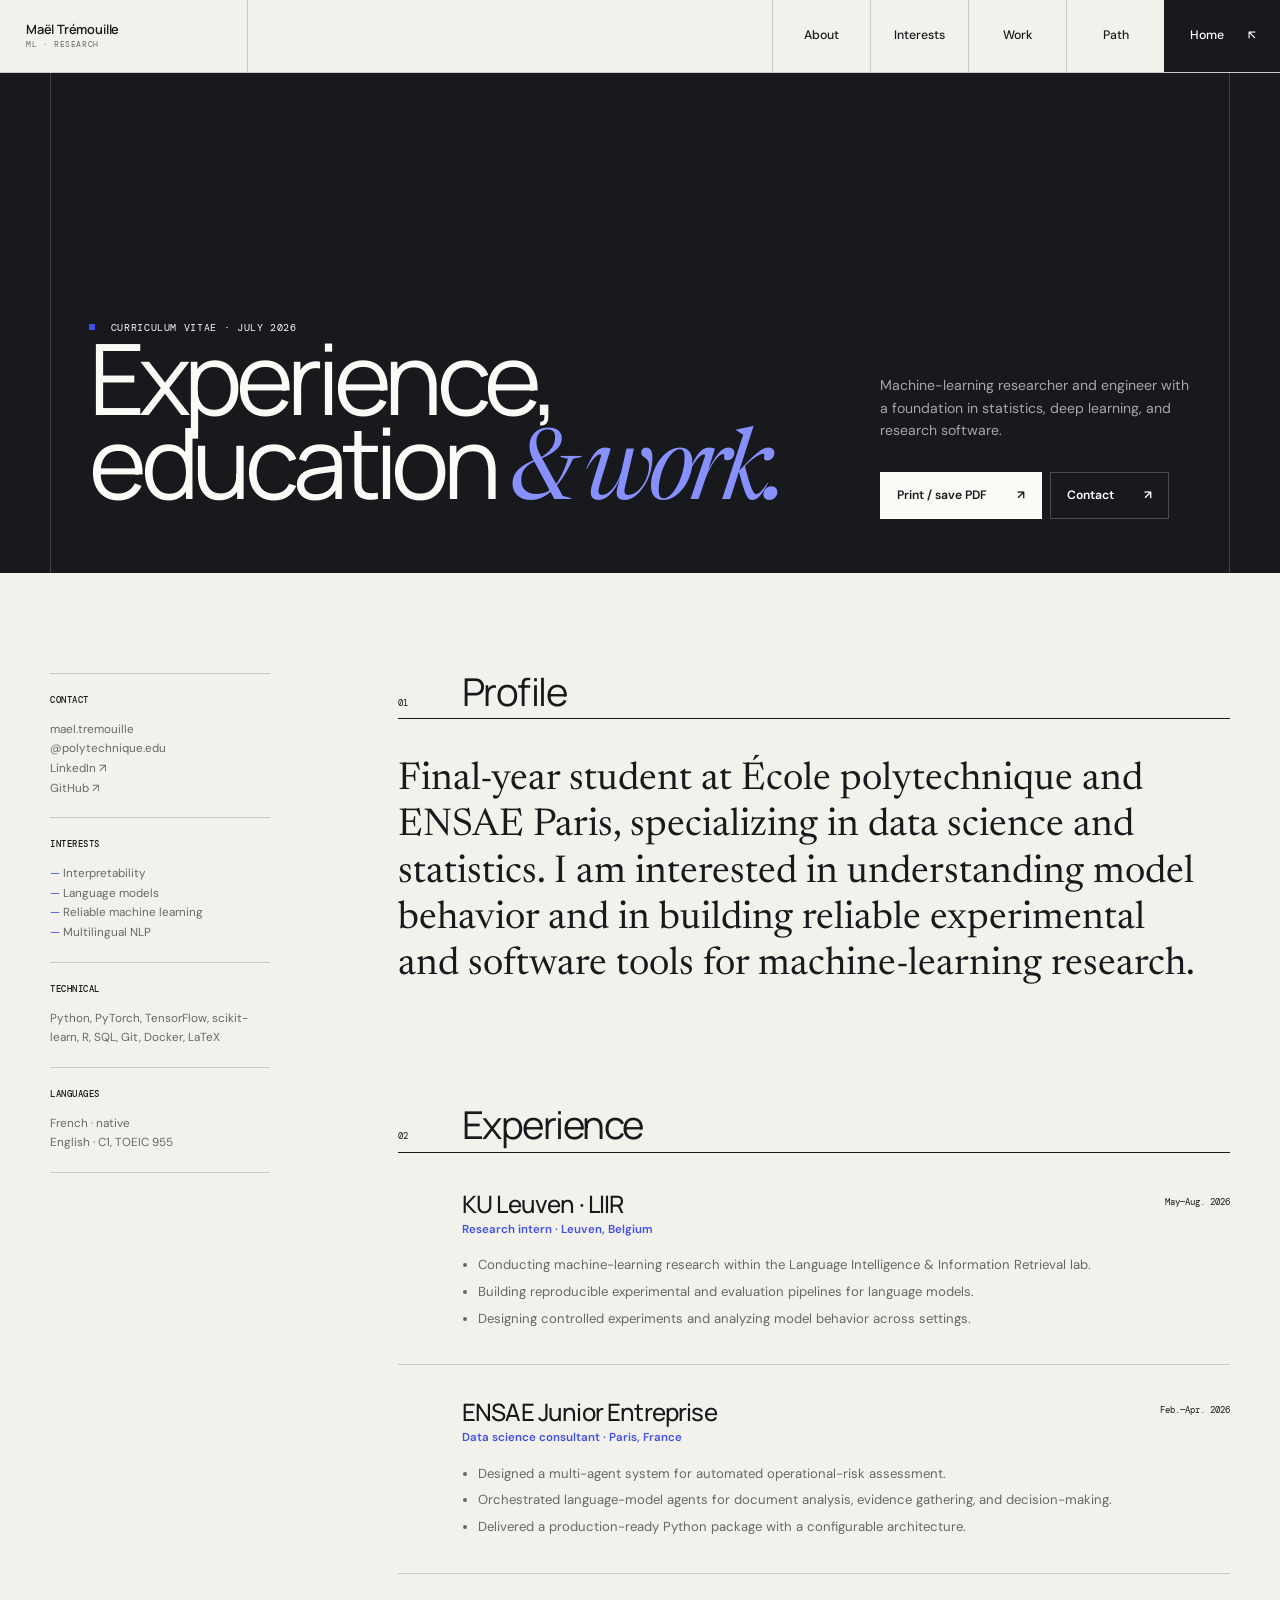
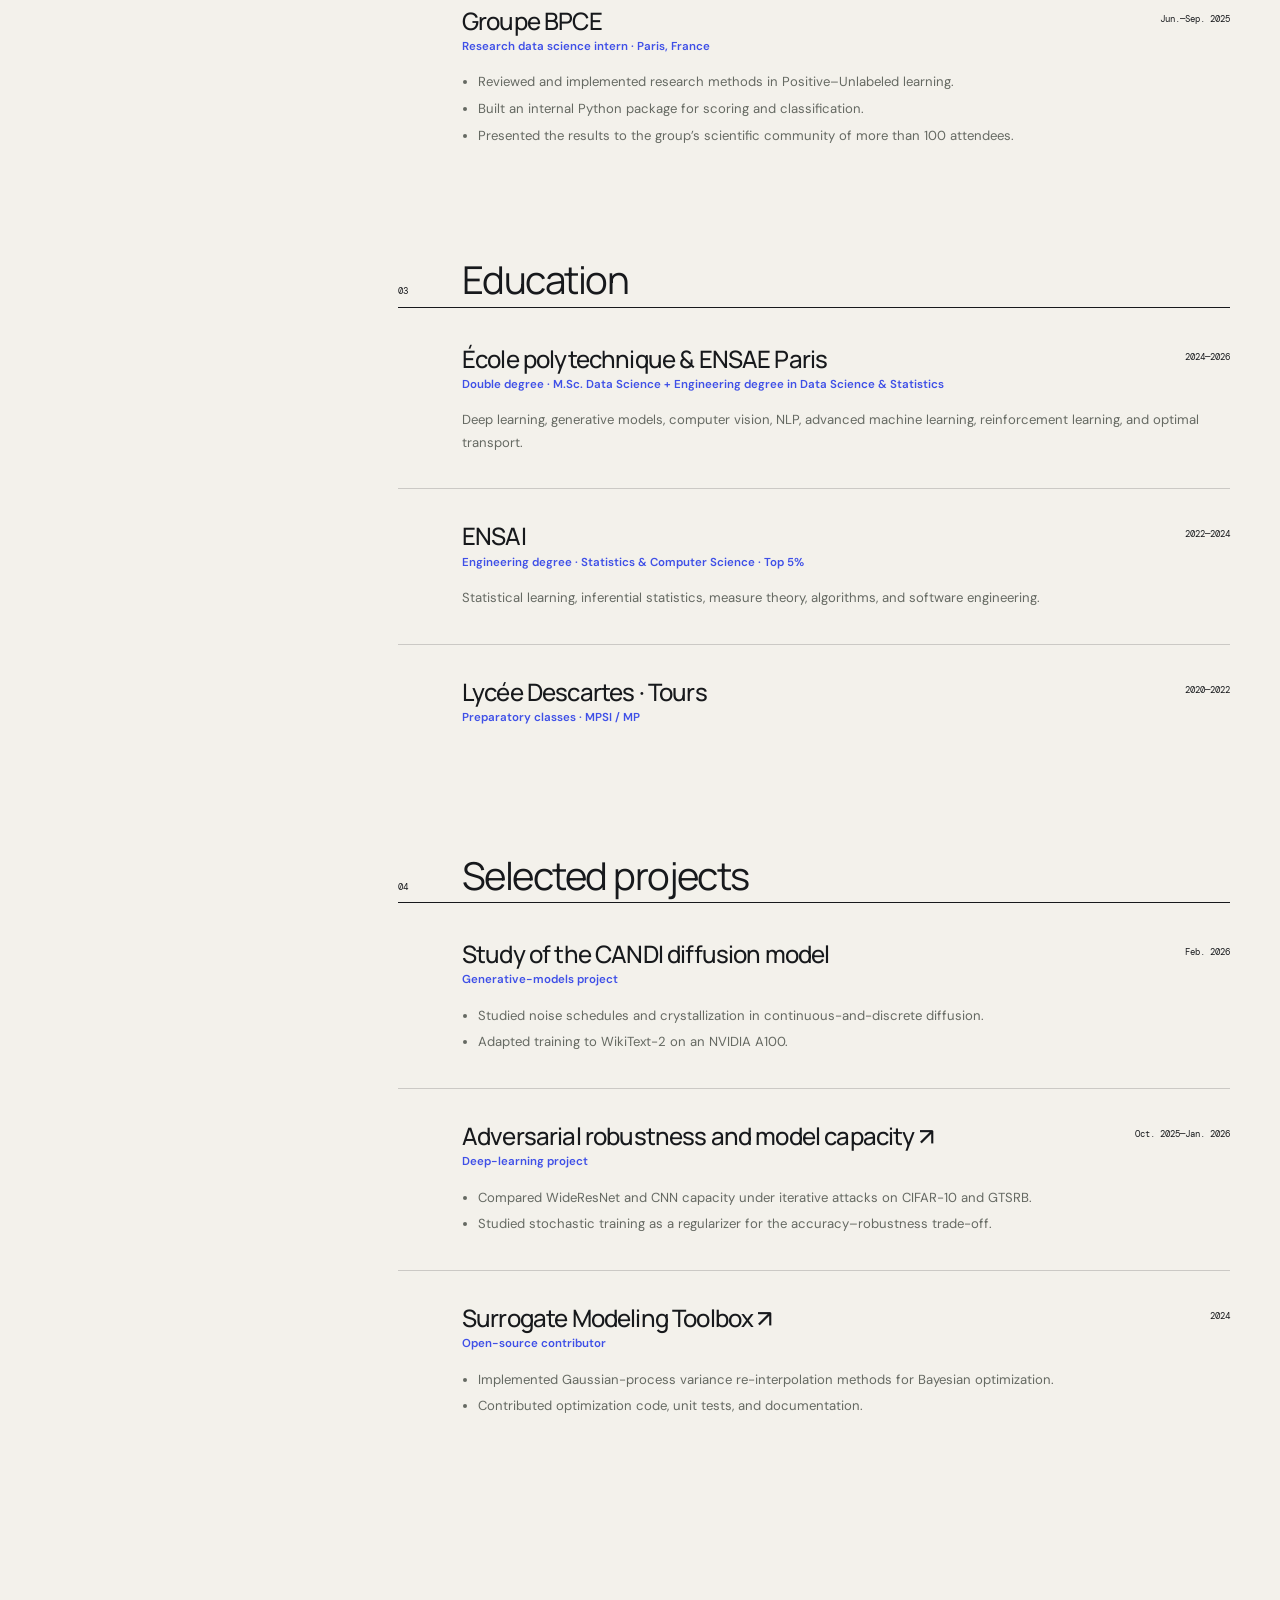
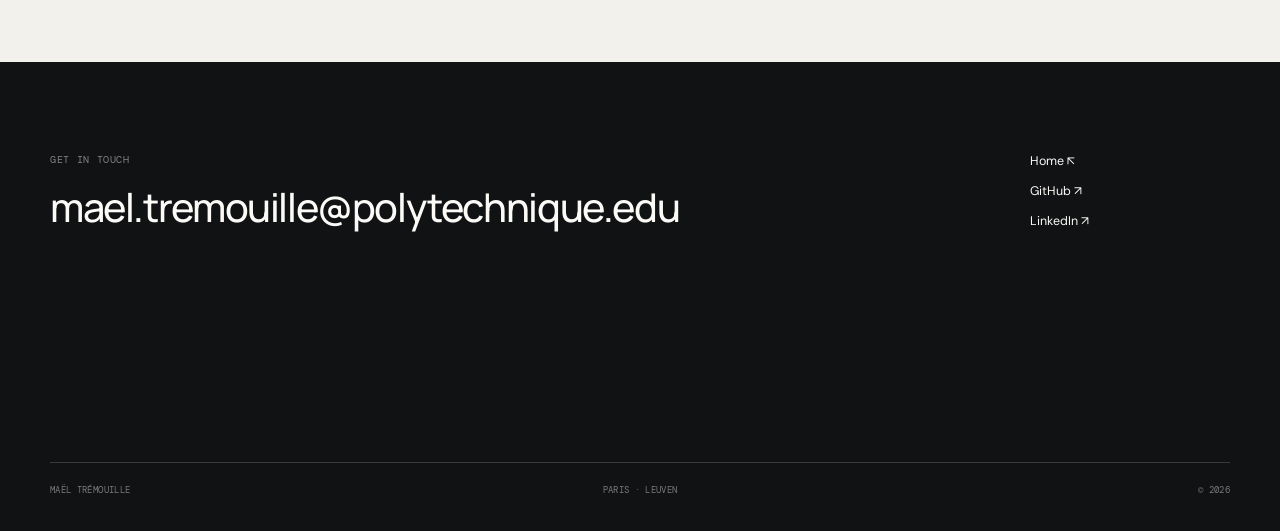
==== commit 6d109f8e: "Tighten footer and remove personal details" ====
--- a/cv.html
+++ b/cv.html
@@ -192,20 +192,13 @@
                     </article>
                 </section>
 
-                <section class="cv-block reveal">
-                    <div class="cv-block-heading"><span>05</span><h2>Beyond work</h2></div>
-                    <div class="cv-beyond">
-                        <p><strong>Sports</strong> Ten years of wrestling and Brazilian jiu-jitsu, including experience as an assistant coach; boxing.</p>
-                        <p><strong>Reading &amp; writing</strong> Absurdist philosophy, Russian novels, reviews, and personal essays.</p>
-                    </div>
-                </section>
             </div>
         </div>
     </main>
 
-    <footer class="site-footer">
+    <footer class="site-footer" id="contact">
         <div class="shell footer-main">
-            <div><p class="footer-label">Get in touch</p><a class="footer-email" href="mailto:mael.tremouille@polytechnique.edu">mael.tremouille<br>@polytechnique.edu</a></div>
+            <div><p class="footer-label">Get in touch</p><a class="footer-email" href="mailto:mael.tremouille@polytechnique.edu">mael.tremouille<wbr>@polytechnique.edu</a></div>
             <div class="footer-links"><a href="index.html">Home ↖</a><a href="https://github.com/MaelTremouille" target="_blank" rel="noreferrer">GitHub ↗</a><a href="https://linkedin.com/in/maeltremouille" target="_blank" rel="noreferrer">LinkedIn ↗</a></div>
         </div>
         <div class="shell footer-bottom"><span>Maël Trémouille</span><span>Paris · Leuven</span><span>© 2026</span></div>
--- a/style.css
+++ b/style.css
@@ -748,10 +748,11 @@
 .footer-email {
     display: inline-block;
     font-family: var(--display);
-    font-size: clamp(2.8rem, 6vw, 6rem);
-    font-weight: 400;
-    line-height: 0.95;
-    letter-spacing: -0.055em;
+    font-size: clamp(1.7rem, 3.1vw, 3rem);
+    font-weight: 500;
+    line-height: 1.08;
+    letter-spacing: -0.035em;
+    overflow-wrap: normal;
     transition: color 180ms ease;
 }
 
@@ -1305,8 +1306,8 @@
 
     .footer-email {
         max-width: 100%;
-        font-size: clamp(2.35rem, 10.5vw, 3rem);
-        overflow-wrap: anywhere;
+        font-size: clamp(1.55rem, 7vw, 2rem);
+        overflow-wrap: normal;
     }
 
     .footer-bottom {
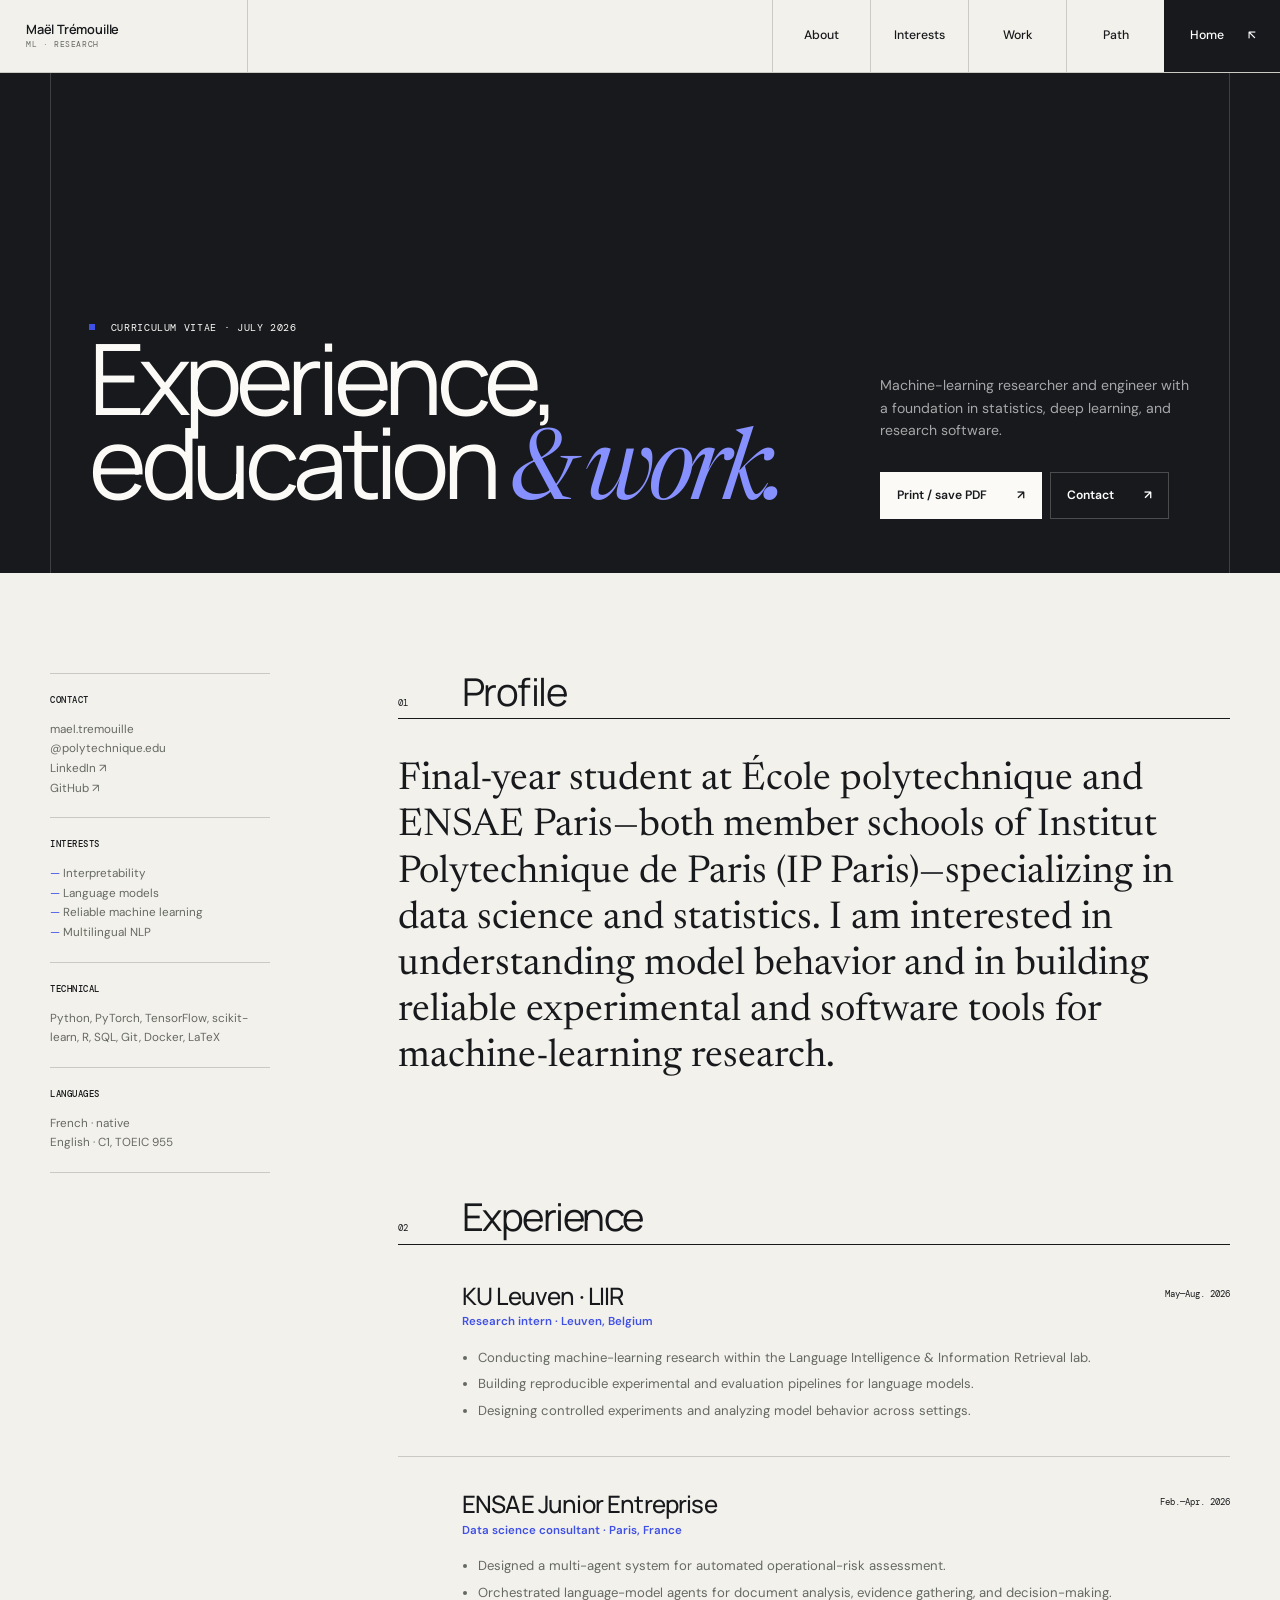
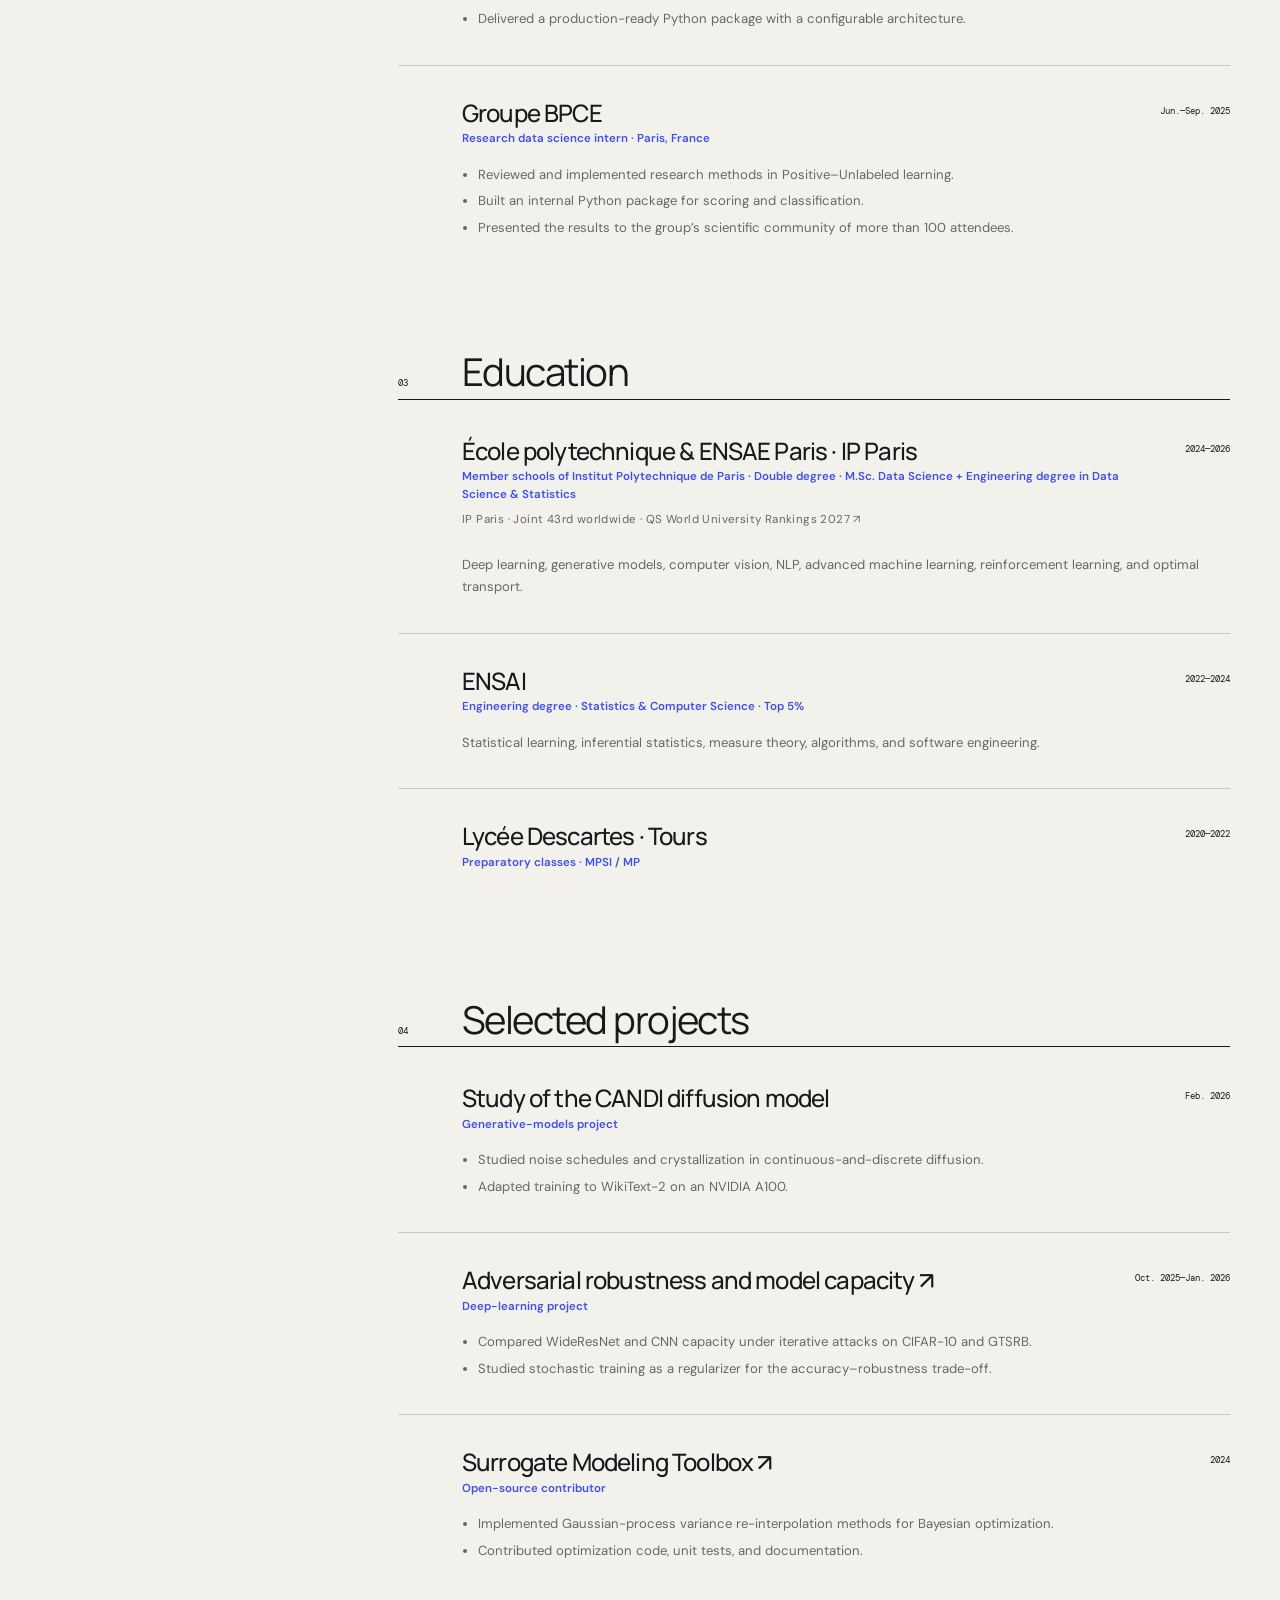
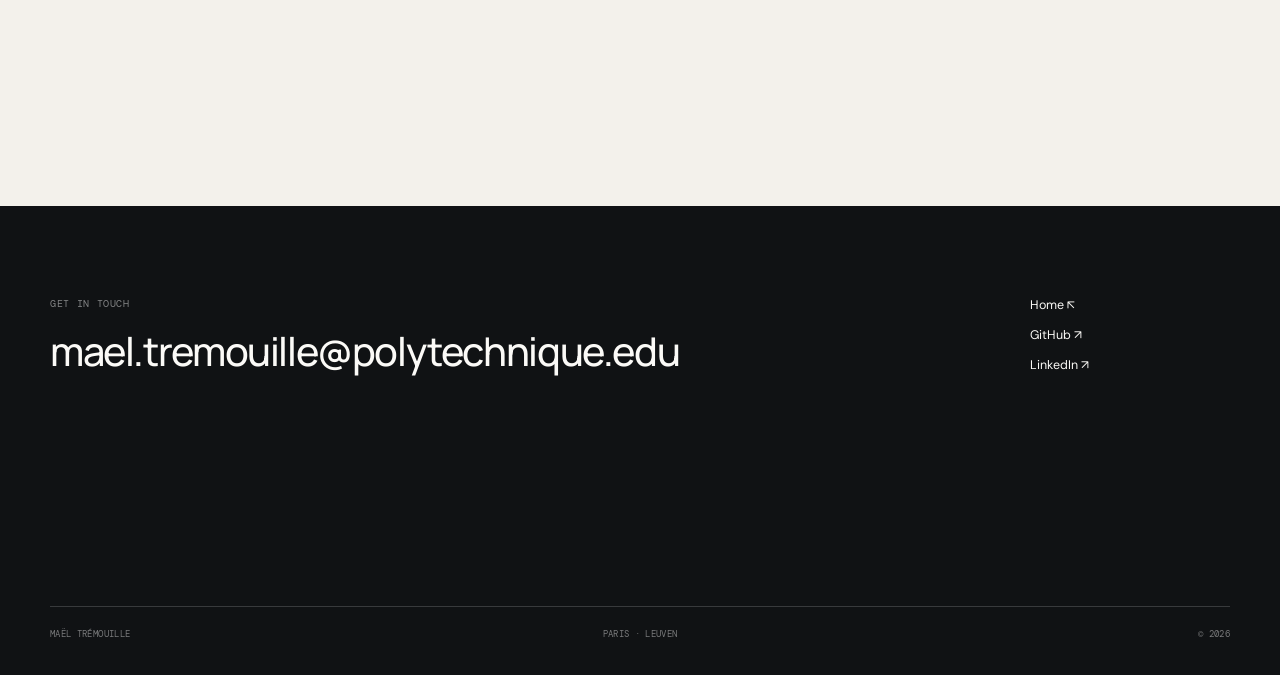
==== commit 9fd1ba73: "Clarify IP Paris affiliation and QS ranking" ====
--- a/cv.html
+++ b/cv.html
@@ -85,7 +85,7 @@
             <div class="cv-content">
                 <section class="cv-block reveal">
                     <div class="cv-block-heading"><span>01</span><h2>Profile</h2></div>
-                    <p class="cv-profile">Final-year student at École polytechnique and ENSAE Paris, specializing in data science and statistics. I am interested in understanding model behavior and in building reliable experimental and software tools for machine-learning research.</p>
+                    <p class="cv-profile">Final-year student at École polytechnique and ENSAE Paris—both member schools of Institut Polytechnique de Paris (IP Paris)—specializing in data science and statistics. I am interested in understanding model behavior and in building reliable experimental and software tools for machine-learning research.</p>
                 </section>
 
                 <section class="cv-block reveal">
@@ -133,7 +133,11 @@
 
                     <article class="cv-entry cv-entry-compact">
                         <div class="cv-entry-head">
-                            <div><h3>École polytechnique &amp; ENSAE Paris</h3><p class="cv-role">Double degree · M.Sc. Data Science + Engineering degree in Data Science &amp; Statistics</p></div>
+                            <div>
+                                <h3>École polytechnique &amp; ENSAE Paris · IP Paris</h3>
+                                <p class="cv-role">Member schools of Institut Polytechnique de Paris · Double degree · M.Sc. Data Science + Engineering degree in Data Science &amp; Statistics</p>
+                                <p class="cv-ranking"><a href="https://www.topuniversities.com/universities/institut-polytechnique-de-paris" target="_blank" rel="noreferrer">IP Paris · Joint 43rd worldwide · QS World University Rankings 2027 ↗</a></p>
+                            </div>
                             <time>2024—2026</time>
                         </div>
                         <p>Deep learning, generative models, computer vision, NLP, advanced machine learning, reinforcement learning, and optimal transport.</p>
--- a/style.css
+++ b/style.css
@@ -975,6 +975,24 @@
     font-weight: 600;
 }
 
+.cv-ranking {
+    margin-top: 0.42rem;
+    font-size: 0.72rem;
+    line-height: 1.35;
+    letter-spacing: 0.035em;
+    color: var(--muted);
+}
+
+.cv-ranking a {
+    color: inherit;
+    text-decoration-color: color-mix(in srgb, currentColor 35%, transparent);
+    text-underline-offset: 0.2em;
+}
+
+.cv-ranking a:hover {
+    color: var(--ink);
+}
+
 .cv-entry time {
     padding-top: 4px;
     font-family: var(--mono);
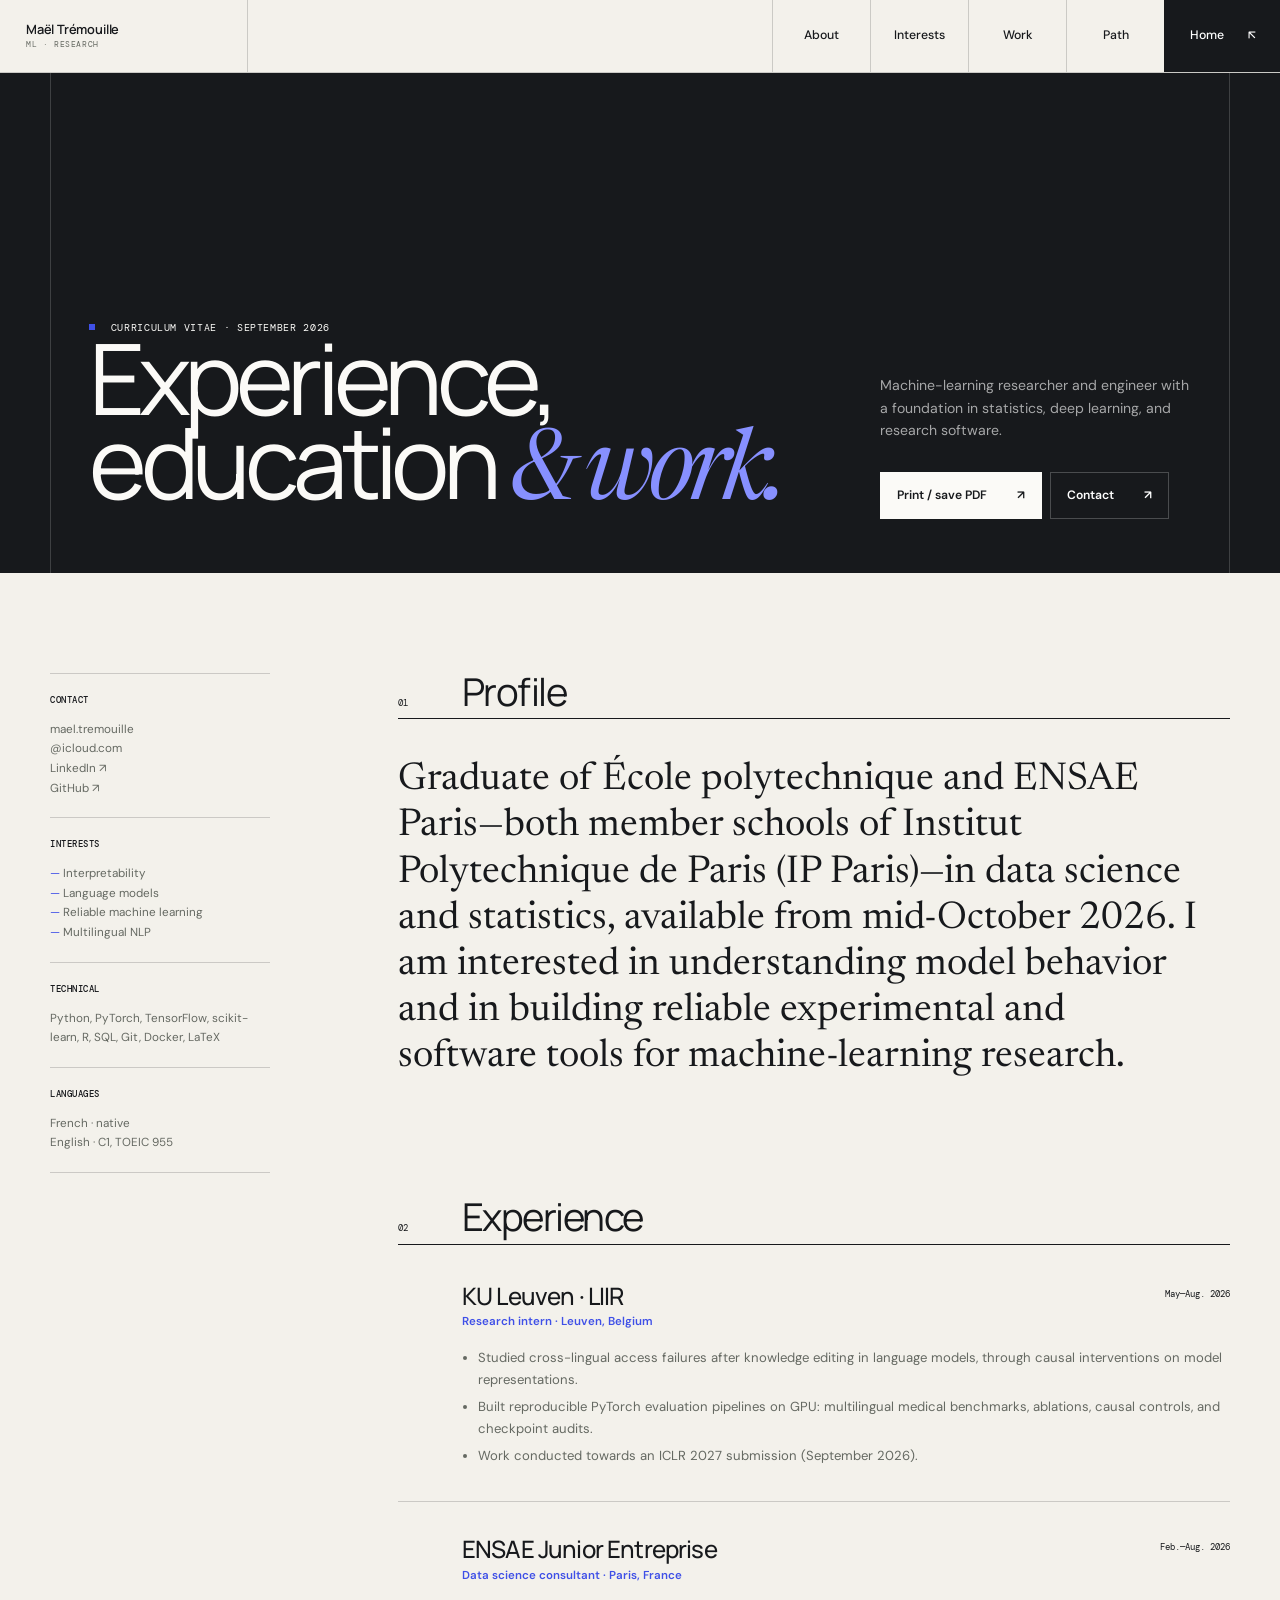
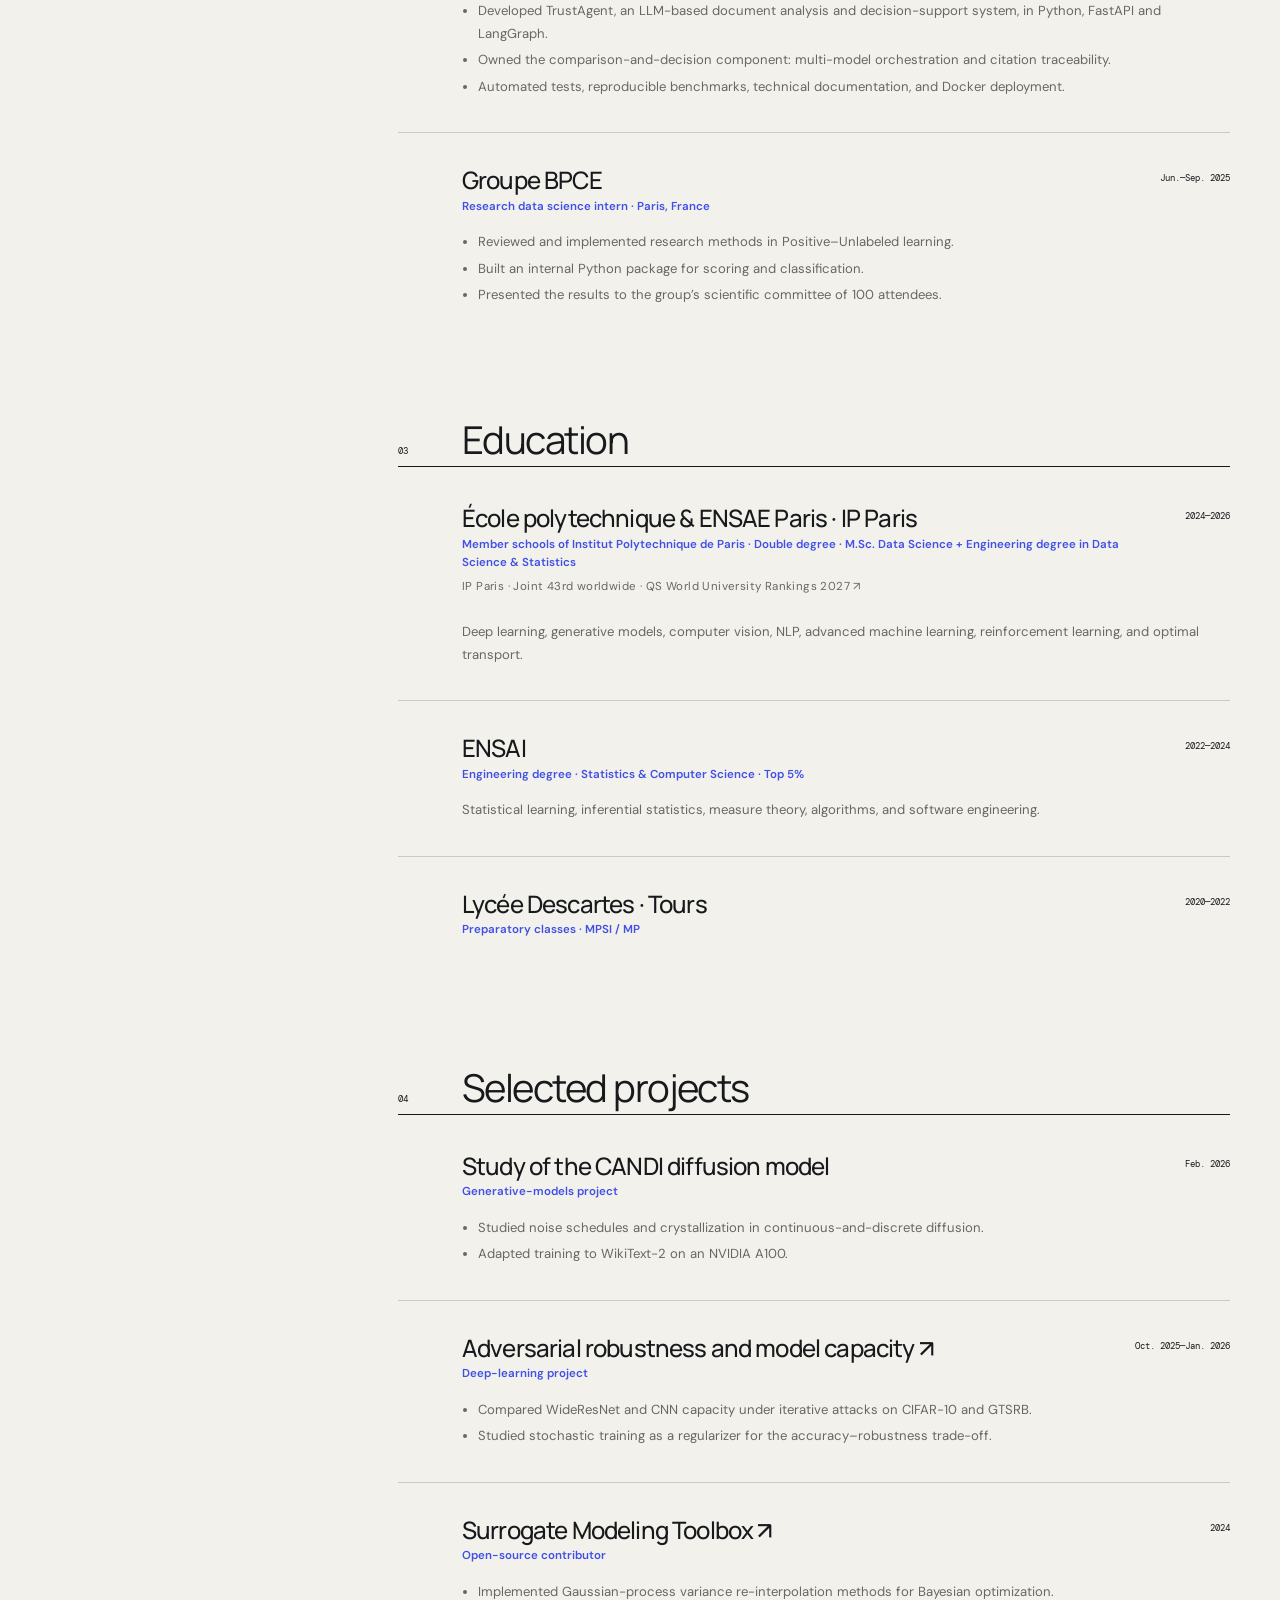
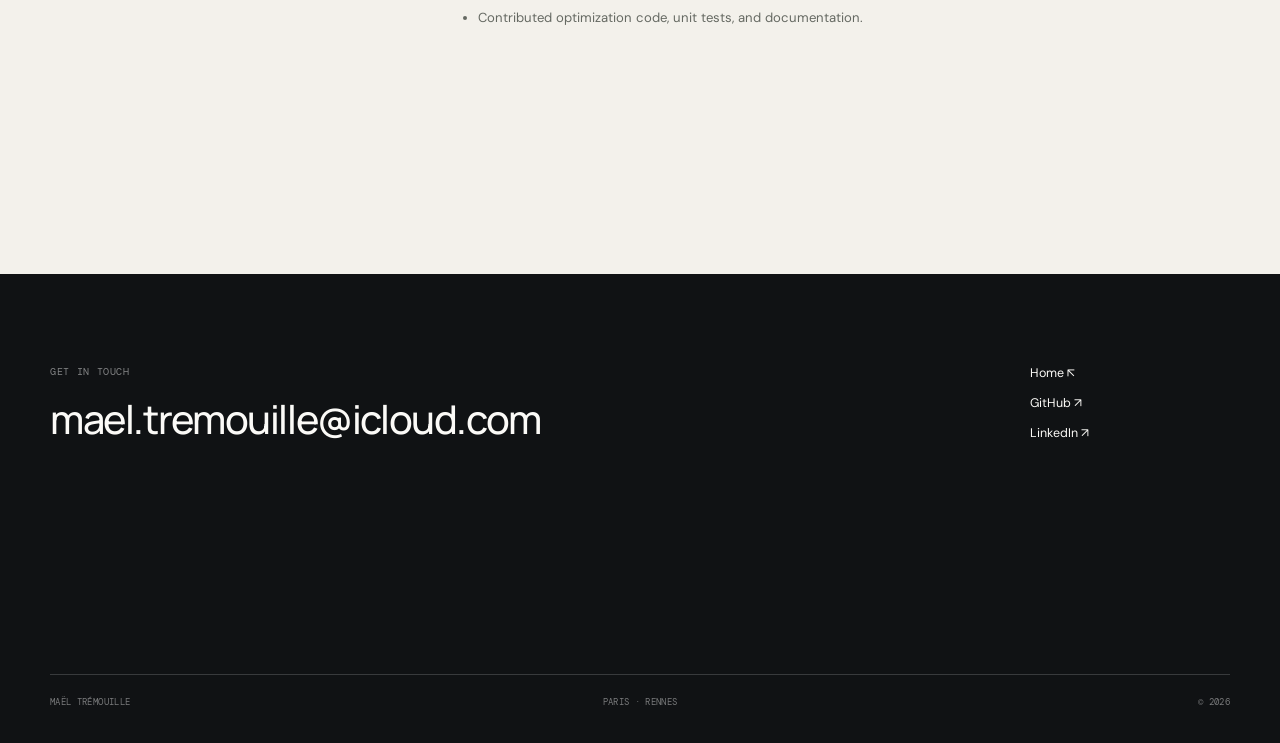
==== commit 07ca9a19: "Update site to post-graduation status - Replace the retired @polytechnique.edu address with the perm" ====
--- a/cv.html
+++ b/cv.html
@@ -9,8 +9,8 @@
     <link rel="preconnect" href="https://fonts.googleapis.com">
     <link rel="preconnect" href="https://fonts.gstatic.com" crossorigin>
     <link href="https://fonts.googleapis.com/css2?family=DM+Mono:wght@400;500&amp;family=DM+Sans:opsz,wght@9..40,400;9..40,500;9..40,600&amp;family=Manrope:wght@400;500;600&amp;family=Newsreader:opsz,wght@6..72,400;6..72,400&amp;display=swap" rel="stylesheet">
-    <link rel="stylesheet" href="style.css">
-    <script src="script.js" defer></script>
+    <link rel="stylesheet" href="style.css?v=20260716-rank3">
+    <script src="script.js?v=20260716-work2" defer></script>
 </head>
 <body class="cv-page">
     <a class="skip-link" href="#main">Skip to content</a>
@@ -39,14 +39,14 @@
         <header class="cv-hero">
             <div class="shell cv-hero-inner">
                 <div class="reveal">
-                    <p class="eyebrow"><span class="status-dot"></span> Curriculum vitae · July 2026</p>
+                    <p class="eyebrow"><span class="status-dot"></span> Curriculum vitae · September 2026</p>
                     <h1>Experience,<br>education <em>&amp; work.</em></h1>
                 </div>
                 <div class="cv-hero-side reveal">
                     <p>Machine-learning researcher and engineer with a foundation in statistics, deep learning, and research software.</p>
                     <div class="hero-actions">
                         <button class="button button-dark" type="button" data-print>Print / save PDF <span aria-hidden="true">↗</span></button>
-                        <a class="button" href="mailto:mael.tremouille@polytechnique.edu">Contact <span aria-hidden="true">↗</span></a>
+                        <a class="button" href="mailto:mael.tremouille@icloud.com">Contact <span aria-hidden="true">↗</span></a>
                     </div>
                 </div>
             </div>
@@ -56,8 +56,8 @@
             <aside class="cv-sidebar reveal" aria-label="Contact and skills">
                 <div class="cv-side-block">
                     <h2>Contact</h2>
-                    <a href="mailto:mael.tremouille@polytechnique.edu">mael.tremouille<br>@polytechnique.edu</a>
-                    <a href="https://linkedin.com/in/maeltremouille" target="_blank" rel="noreferrer">LinkedIn ↗</a>
+                    <a href="mailto:mael.tremouille@icloud.com">mael.tremouille<br>@icloud.com</a>
+                    <a href="https://www.linkedin.com/in/maël-trémouille-62490b284/" target="_blank" rel="noreferrer">LinkedIn ↗</a>
                     <a href="https://github.com/MaelTremouille" target="_blank" rel="noreferrer">GitHub ↗</a>
                 </div>
 
@@ -85,7 +85,7 @@
             <div class="cv-content">
                 <section class="cv-block reveal">
                     <div class="cv-block-heading"><span>01</span><h2>Profile</h2></div>
-                    <p class="cv-profile">Final-year student at École polytechnique and ENSAE Paris—both member schools of Institut Polytechnique de Paris (IP Paris)—specializing in data science and statistics. I am interested in understanding model behavior and in building reliable experimental and software tools for machine-learning research.</p>
+                    <p class="cv-profile">Graduate of École polytechnique and ENSAE Paris—both member schools of Institut Polytechnique de Paris (IP Paris)—in data science and statistics, available from mid-October 2026. I am interested in understanding model behavior and in building reliable experimental and software tools for machine-learning research.</p>
                 </section>
 
                 <section class="cv-block reveal">
@@ -97,21 +97,21 @@
                             <time>May—Aug. 2026</time>
                         </div>
                         <ul>
-                            <li>Conducting machine-learning research within the Language Intelligence &amp; Information Retrieval lab.</li>
-                            <li>Building reproducible experimental and evaluation pipelines for language models.</li>
-                            <li>Designing controlled experiments and analyzing model behavior across settings.</li>
+                            <li>Studied cross-lingual access failures after knowledge editing in language models, through causal interventions on model representations.</li>
+                            <li>Built reproducible PyTorch evaluation pipelines on GPU: multilingual medical benchmarks, ablations, causal controls, and checkpoint audits.</li>
+                            <li>Work conducted towards an ICLR 2027 submission (September 2026).</li>
                         </ul>
                     </article>
 
                     <article class="cv-entry">
                         <div class="cv-entry-head">
                             <div><h3>ENSAE Junior Entreprise</h3><p class="cv-role">Data science consultant · Paris, France</p></div>
-                            <time>Feb.—Apr. 2026</time>
-                        </div>
-                        <ul>
-                            <li>Designed a multi-agent system for automated operational-risk assessment.</li>
-                            <li>Orchestrated language-model agents for document analysis, evidence gathering, and decision-making.</li>
-                            <li>Delivered a production-ready Python package with a configurable architecture.</li>
+                            <time>Feb.—Aug. 2026</time>
+                        </div>
+                        <ul>
+                            <li>Developed TrustAgent, an LLM-based document analysis and decision-support system, in Python, FastAPI and LangGraph.</li>
+                            <li>Owned the comparison-and-decision component: multi-model orchestration and citation traceability.</li>
+                            <li>Automated tests, reproducible benchmarks, technical documentation, and Docker deployment.</li>
                         </ul>
                     </article>
 
@@ -123,7 +123,7 @@
                         <ul>
                             <li>Reviewed and implemented research methods in Positive–Unlabeled learning.</li>
                             <li>Built an internal Python package for scoring and classification.</li>
-                            <li>Presented the results to the group’s scientific community of more than 100 attendees.</li>
+                            <li>Presented the results to the group’s scientific committee of 100 attendees.</li>
                         </ul>
                     </article>
                 </section>
@@ -202,10 +202,10 @@
 
     <footer class="site-footer" id="contact">
         <div class="shell footer-main">
-            <div><p class="footer-label">Get in touch</p><a class="footer-email" href="mailto:mael.tremouille@polytechnique.edu">mael.tremouille<wbr>@polytechnique.edu</a></div>
-            <div class="footer-links"><a href="index.html">Home ↖</a><a href="https://github.com/MaelTremouille" target="_blank" rel="noreferrer">GitHub ↗</a><a href="https://linkedin.com/in/maeltremouille" target="_blank" rel="noreferrer">LinkedIn ↗</a></div>
+            <div><p class="footer-label">Get in touch</p><a class="footer-email" href="mailto:mael.tremouille@icloud.com">mael.tremouille<wbr>@icloud.com</a></div>
+            <div class="footer-links"><a href="index.html">Home ↖</a><a href="https://github.com/MaelTremouille" target="_blank" rel="noreferrer">GitHub ↗</a><a href="https://www.linkedin.com/in/maël-trémouille-62490b284/" target="_blank" rel="noreferrer">LinkedIn ↗</a></div>
         </div>
-        <div class="shell footer-bottom"><span>Maël Trémouille</span><span>Paris · Leuven</span><span>© 2026</span></div>
+        <div class="shell footer-bottom"><span>Maël Trémouille</span><span>Paris · Rennes</span><span>© 2026</span></div>
     </footer>
 </body>
 </html>
--- a/style.css
+++ b/style.css
@@ -575,6 +575,10 @@
     border-top: 1px solid rgba(255,255,255,.7);
 }
 
+.work-item {
+    border-bottom: 1px solid var(--line-light);
+}
+
 .work-row {
     min-height: 138px;
     padding: 24px 0;
@@ -582,12 +586,15 @@
     grid-template-columns: 72px minmax(260px, 0.9fr) minmax(300px, 1fr) 120px;
     gap: 28px;
     align-items: center;
-    border-bottom: 1px solid var(--line-light);
 }
 
 .work-year,
 .work-state,
-.work-arrow {
+.work-repo,
+.work-toggle,
+.detail-label,
+.work-privacy,
+.detail-repo {
     font-family: var(--mono);
     font-size: 0.58rem;
     letter-spacing: 0.04em;
@@ -616,41 +623,149 @@
     line-height: 1.7;
 }
 
-.work-state,
-.work-arrow {
+.work-actions {
     justify-self: end;
+    display: flex;
+    flex-direction: column;
+    align-items: flex-end;
+    gap: 13px;
+}
+
+.work-state {
     color: rgba(255,255,255,.55);
 }
 
-.work-arrow {
-    font-size: 1rem;
-}
-
-.work-row-link {
+.work-action-links {
+    display: flex;
+    align-items: center;
+    justify-content: flex-end;
+    gap: 14px;
+}
+
+.work-repo,
+.work-toggle,
+.detail-repo {
+    color: rgba(255,255,255,.72);
+}
+
+.work-repo,
+.detail-repo {
+    text-decoration: underline;
+    text-decoration-color: rgba(255,255,255,.28);
+    text-underline-offset: 4px;
+}
+
+.work-toggle {
+    padding: 4px 0;
+    display: inline-flex;
+    align-items: center;
+    gap: 8px;
+    border: 0;
+    border-radius: 0;
+    color: rgba(255,255,255,.72);
+    background: transparent;
+    appearance: none;
+    -webkit-appearance: none;
+    cursor: pointer;
+}
+
+.toggle-mark {
     position: relative;
-    transition: padding 220ms ease, color 220ms ease;
-}
-
-.work-row-link::before {
+    width: 11px;
+    height: 11px;
+    display: inline-block;
+    transition: transform 180ms ease;
+}
+
+.toggle-mark::before,
+.toggle-mark::after {
     content: "";
     position: absolute;
-    top: -1px;
-    bottom: -1px;
-    left: -16px;
-    width: 0;
-    background: var(--accent);
-    transition: width 220ms ease;
-}
-
-.work-row-link:hover,
-.work-row-link:focus-visible {
-    padding-right: 16px;
-    padding-left: 16px;
-}
-
-.work-row-link:hover::before,
-.work-row-link:focus-visible::before {
-    width: 4px;
+    top: 5px;
+    left: 0;
+    width: 11px;
+    height: 1px;
+    background: currentColor;
+}
+
+.toggle-mark::after {
+    transform: rotate(90deg);
+}
+
+.work-item.is-open .toggle-mark {
+    transform: rotate(45deg);
+}
+
+.work-item.is-open .work-toggle {
+    color: #a3a9ff;
+}
+
+.work-repo:hover,
+.work-repo:focus-visible,
+.work-toggle:hover,
+.work-toggle:focus-visible,
+.detail-repo:hover,
+.detail-repo:focus-visible {
+    color: #a3a9ff;
+}
+
+.work-repo:focus-visible,
+.work-toggle:focus-visible,
+.detail-repo:focus-visible {
+    outline: 1px solid #a3a9ff;
+    outline-offset: 5px;
+}
+
+.work-details {
+    margin-left: 100px;
+    padding: 27px 0 32px;
+    display: grid;
+    grid-template-columns: minmax(260px, 0.9fr) minmax(300px, 1fr) 120px;
+    gap: 28px;
+    align-items: start;
+    border-top: 1px solid rgba(255,255,255,.12);
+}
+
+.work-details[hidden] {
+    display: none;
+}
+
+.work-details:not([hidden]) {
+    animation: reveal-work-details 220ms cubic-bezier(.2, .7, .2, 1) both;
+}
+
+@keyframes reveal-work-details {
+    from {
+        opacity: 0;
+        transform: translateY(-7px);
+    }
+    to {
+        opacity: 1;
+        transform: translateY(0);
+    }
+}
+
+.detail-label {
+    margin-bottom: 11px;
+    color: #8790ff;
+}
+
+.work-details > div > p:last-child {
+    max-width: 440px;
+    margin-bottom: 0;
+    color: rgba(255,255,255,.72);
+    font-size: 0.8rem;
+    line-height: 1.72;
+}
+
+.work-privacy {
+    margin-bottom: 0;
+    color: rgba(255,255,255,.38);
+    line-height: 1.65;
+}
+
+.detail-repo {
+    line-height: 1.5;
 }
 
 /* Path and personal */
@@ -698,6 +813,27 @@
     margin-bottom: 0;
     color: var(--muted);
     font-size: 0.82rem;
+}
+
+.timeline .timeline-ranking {
+    margin-top: 8px;
+    color: var(--accent);
+    font-family: var(--mono);
+    font-size: 0.58rem;
+    letter-spacing: 0.035em;
+    line-height: 1.5;
+    text-transform: uppercase;
+}
+
+.timeline-ranking a {
+    text-decoration: underline;
+    text-decoration-color: color-mix(in srgb, currentColor 30%, transparent);
+    text-underline-offset: 3px;
+}
+
+.timeline-ranking a:hover,
+.timeline-ranking a:focus-visible {
+    color: var(--ink);
 }
 
 .personal-section {
@@ -1077,12 +1213,23 @@
     }
 
     .work-row {
-        grid-template-columns: 62px minmax(230px, .9fr) 1fr;
-    }
-
-    .work-state,
-    .work-arrow {
+        grid-template-columns: 62px minmax(210px, .9fr) 1fr auto;
+        gap: 20px;
+    }
+
+    .work-state {
         display: none;
+    }
+
+    .work-details {
+        margin-left: 82px;
+        grid-template-columns: repeat(2, minmax(0, 1fr));
+        gap: 24px;
+    }
+
+    .work-privacy,
+    .work-details > .detail-repo {
+        grid-column: 1 / -1;
     }
 
     .cv-hero-inner {
@@ -1290,12 +1437,37 @@
     .work-row {
         min-height: 0;
         padding: 28px 0;
-        grid-template-columns: 58px 1fr;
+        grid-template-columns: 58px minmax(0, 1fr) auto;
         gap: 14px;
+        align-items: start;
     }
 
     .work-row > p {
         grid-column: 2;
+    }
+
+    .work-actions {
+        grid-column: 3;
+        grid-row: 1 / 3;
+        align-self: start;
+    }
+
+    .work-action-links {
+        flex-direction: column;
+        align-items: flex-end;
+        gap: 8px;
+    }
+
+    .work-details {
+        margin-left: 72px;
+        padding-top: 24px;
+        grid-template-columns: 1fr;
+        gap: 24px;
+    }
+
+    .work-privacy,
+    .work-details > .detail-repo {
+        grid-column: auto;
     }
 
     .work-row h3 {
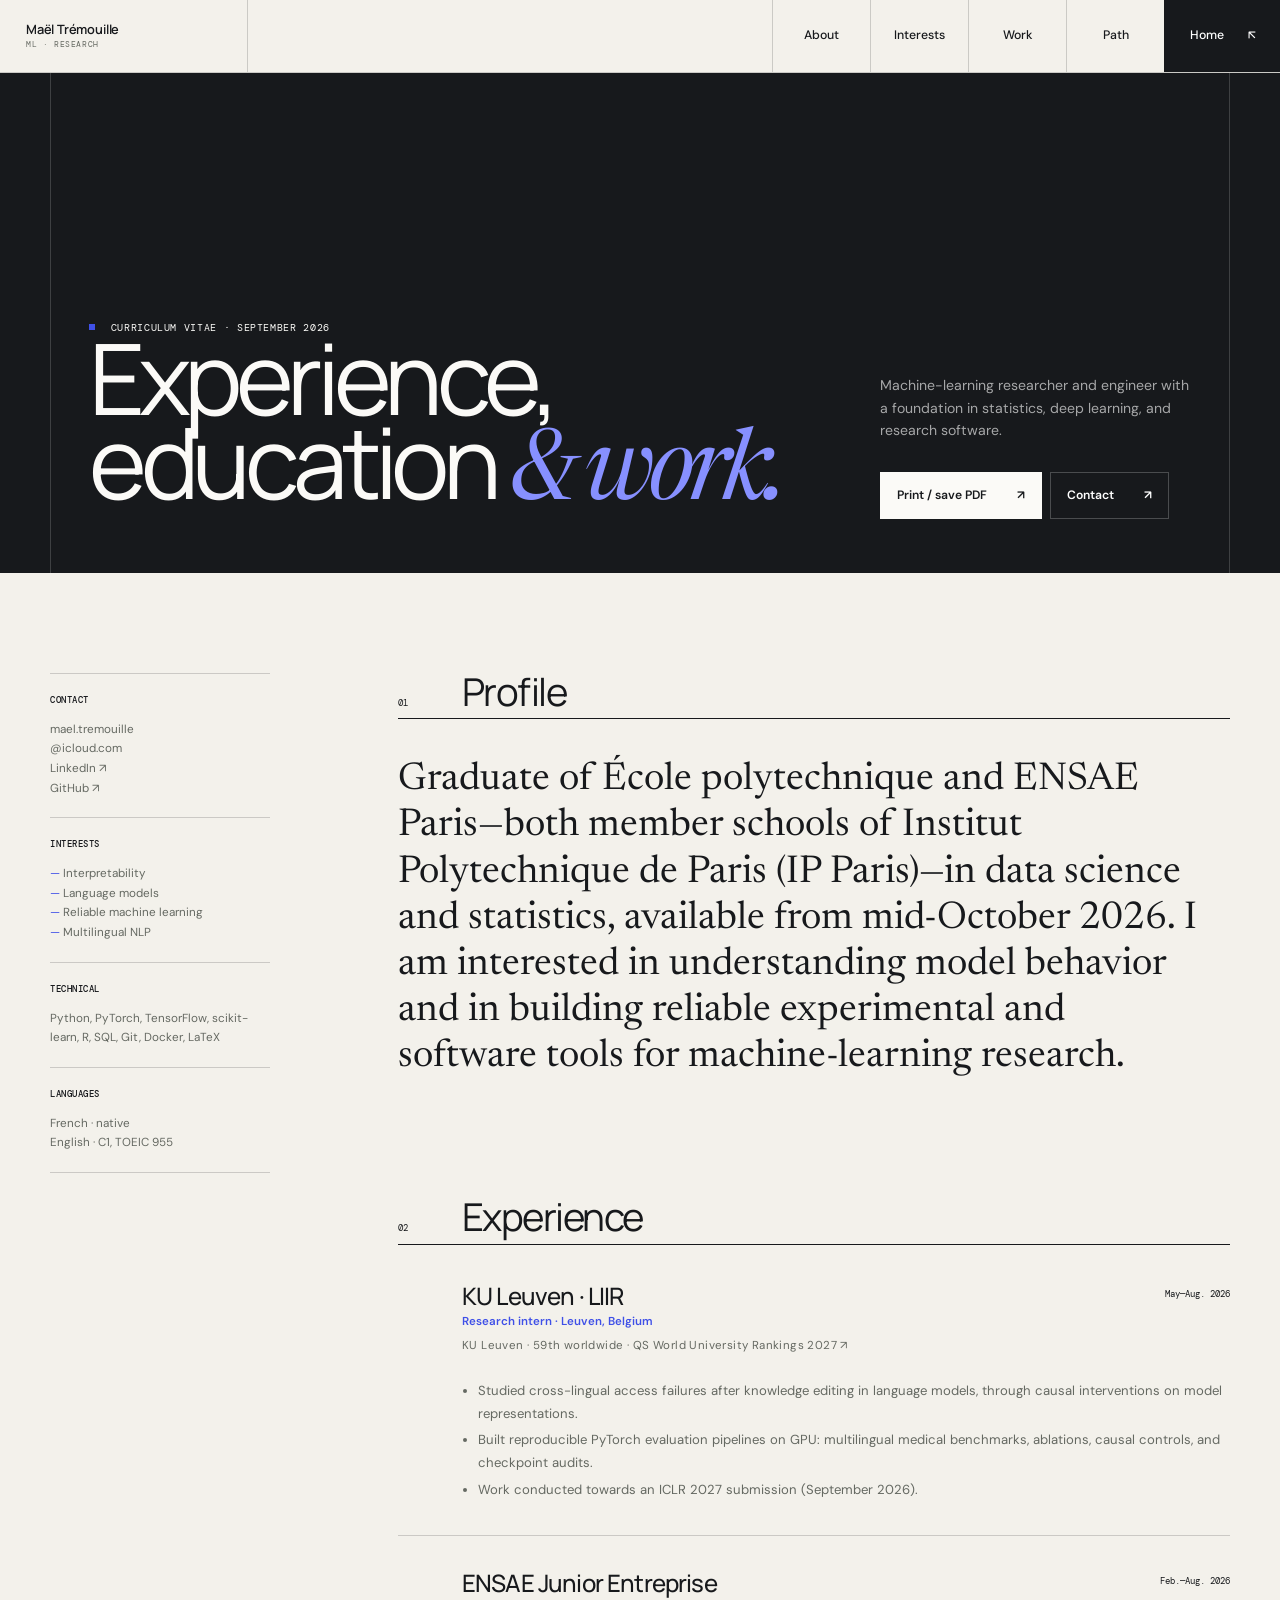
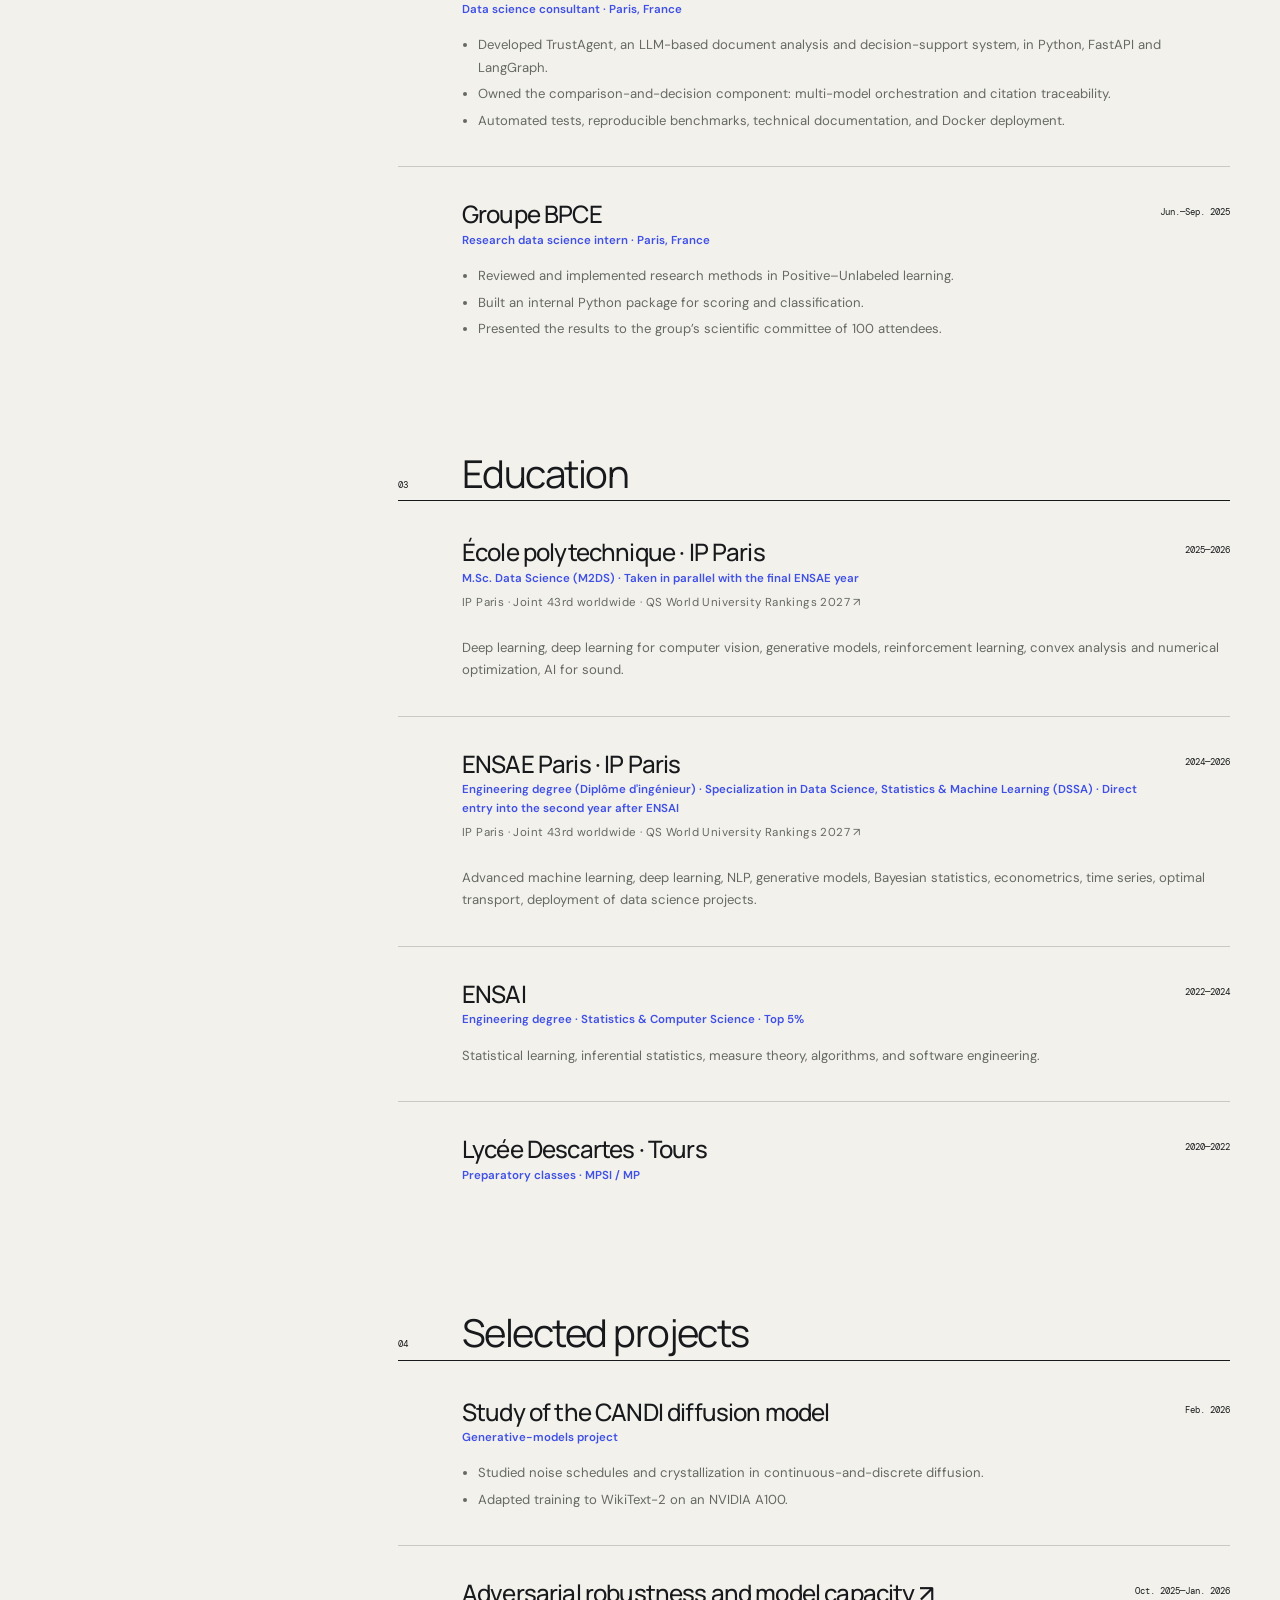
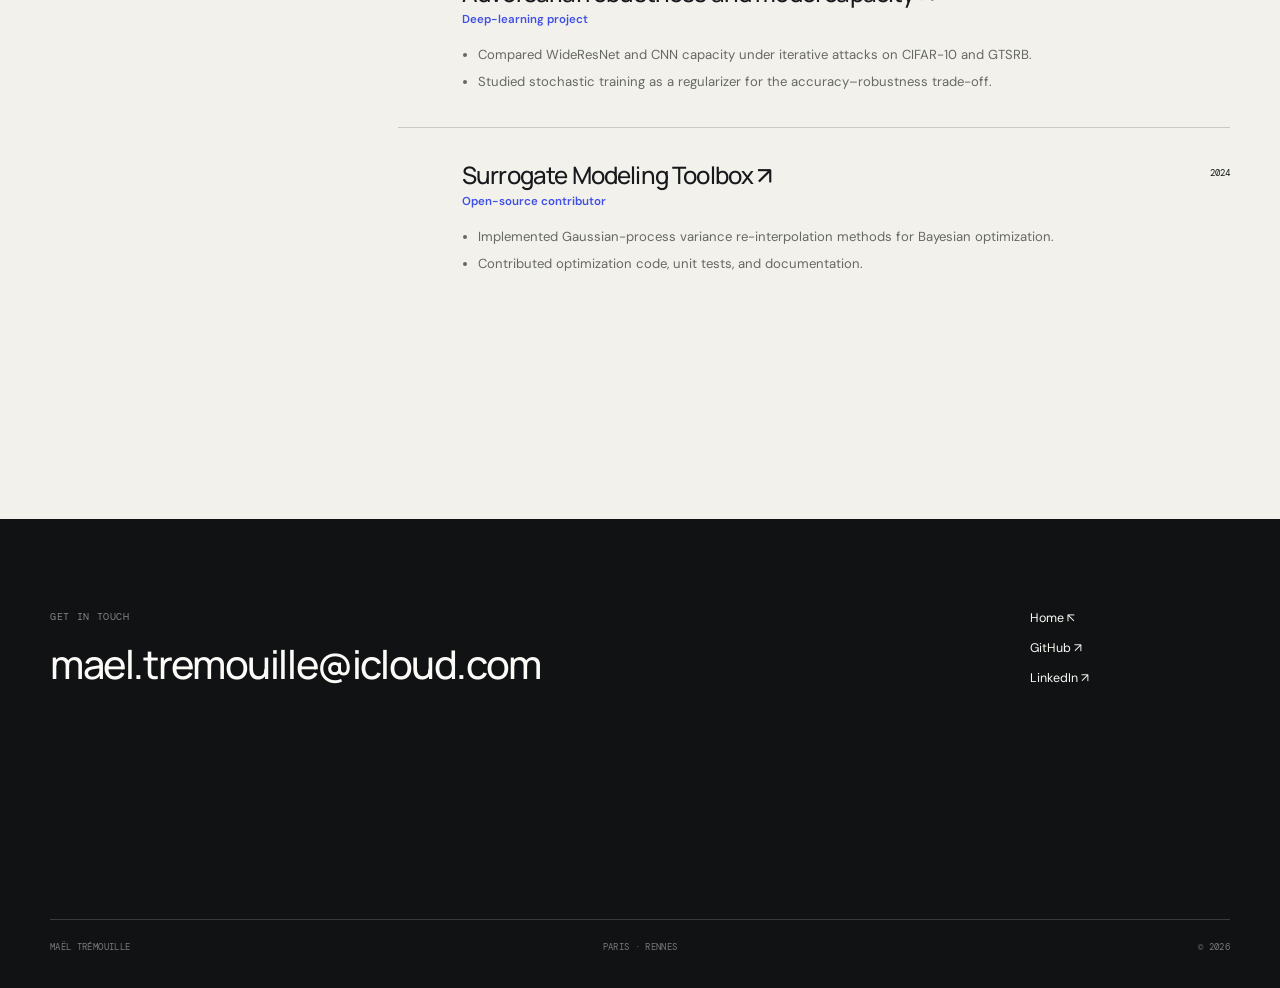
==== commit c3e8abcc: "Sharpen selected work, split education, add rankings - Rewrite every work card with a concrete quest" ====
--- a/cv.html
+++ b/cv.html
@@ -93,7 +93,7 @@
 
                     <article class="cv-entry">
                         <div class="cv-entry-head">
-                            <div><h3>KU Leuven · LIIR</h3><p class="cv-role">Research intern · Leuven, Belgium</p></div>
+                            <div><h3>KU Leuven · LIIR</h3><p class="cv-role">Research intern · Leuven, Belgium</p><p class="cv-ranking"><a href="https://www.topuniversities.com/universities/ku-leuven" target="_blank" rel="noreferrer">KU Leuven · 59th worldwide · QS World University Rankings 2027 ↗</a></p></div>
                             <time>May—Aug. 2026</time>
                         </div>
                         <ul>
@@ -134,13 +134,25 @@
                     <article class="cv-entry cv-entry-compact">
                         <div class="cv-entry-head">
                             <div>
-                                <h3>École polytechnique &amp; ENSAE Paris · IP Paris</h3>
-                                <p class="cv-role">Member schools of Institut Polytechnique de Paris · Double degree · M.Sc. Data Science + Engineering degree in Data Science &amp; Statistics</p>
+                                <h3>École polytechnique · IP Paris</h3>
+                                <p class="cv-role">M.Sc. Data Science (M2DS) · Taken in parallel with the final ENSAE year</p>
+                                <p class="cv-ranking"><a href="https://www.topuniversities.com/universities/institut-polytechnique-de-paris" target="_blank" rel="noreferrer">IP Paris · Joint 43rd worldwide · QS World University Rankings 2027 ↗</a></p>
+                            </div>
+                            <time>2025—2026</time>
+                        </div>
+                        <p>Deep learning, deep learning for computer vision, generative models, reinforcement learning, convex analysis and numerical optimization, AI for sound.</p>
+                    </article>
+
+                    <article class="cv-entry cv-entry-compact">
+                        <div class="cv-entry-head">
+                            <div>
+                                <h3>ENSAE Paris · IP Paris</h3>
+                                <p class="cv-role">Engineering degree (Diplôme d'ingénieur) · Specialization in Data Science, Statistics &amp; Machine Learning (DSSA) · Direct entry into the second year after ENSAI</p>
                                 <p class="cv-ranking"><a href="https://www.topuniversities.com/universities/institut-polytechnique-de-paris" target="_blank" rel="noreferrer">IP Paris · Joint 43rd worldwide · QS World University Rankings 2027 ↗</a></p>
                             </div>
                             <time>2024—2026</time>
                         </div>
-                        <p>Deep learning, generative models, computer vision, NLP, advanced machine learning, reinforcement learning, and optimal transport.</p>
+                        <p>Advanced machine learning, deep learning, NLP, generative models, Bayesian statistics, econometrics, time series, optimal transport, deployment of data science projects.</p>
                     </article>
 
                     <article class="cv-entry cv-entry-compact">
--- a/style.css
+++ b/style.css
@@ -596,7 +596,7 @@
 .work-privacy,
 .detail-repo {
     font-family: var(--mono);
-    font-size: 0.58rem;
+    font-size: 0.64rem;
     letter-spacing: 0.04em;
     text-transform: uppercase;
 }
@@ -751,11 +751,28 @@
 }
 
 .work-details > div > p:last-child {
-    max-width: 440px;
-    margin-bottom: 0;
-    color: rgba(255,255,255,.72);
-    font-size: 0.8rem;
-    line-height: 1.72;
+    max-width: 520px;
+    margin-bottom: 0;
+    color: rgba(255,255,255,.8);
+    font-size: 0.94rem;
+    line-height: 1.7;
+}
+
+.work-ranking {
+    display: inline-block;
+    margin-top: 8px;
+    color: var(--accent);
+    font-family: var(--mono);
+    font-size: 0.58rem;
+    letter-spacing: 0.035em;
+    text-decoration: underline;
+    text-decoration-color: color-mix(in srgb, currentColor 30%, transparent);
+    text-underline-offset: 3px;
+}
+
+.work-ranking:hover,
+.work-ranking:focus-visible {
+    color: var(--ink);
 }
 
 .work-privacy {
